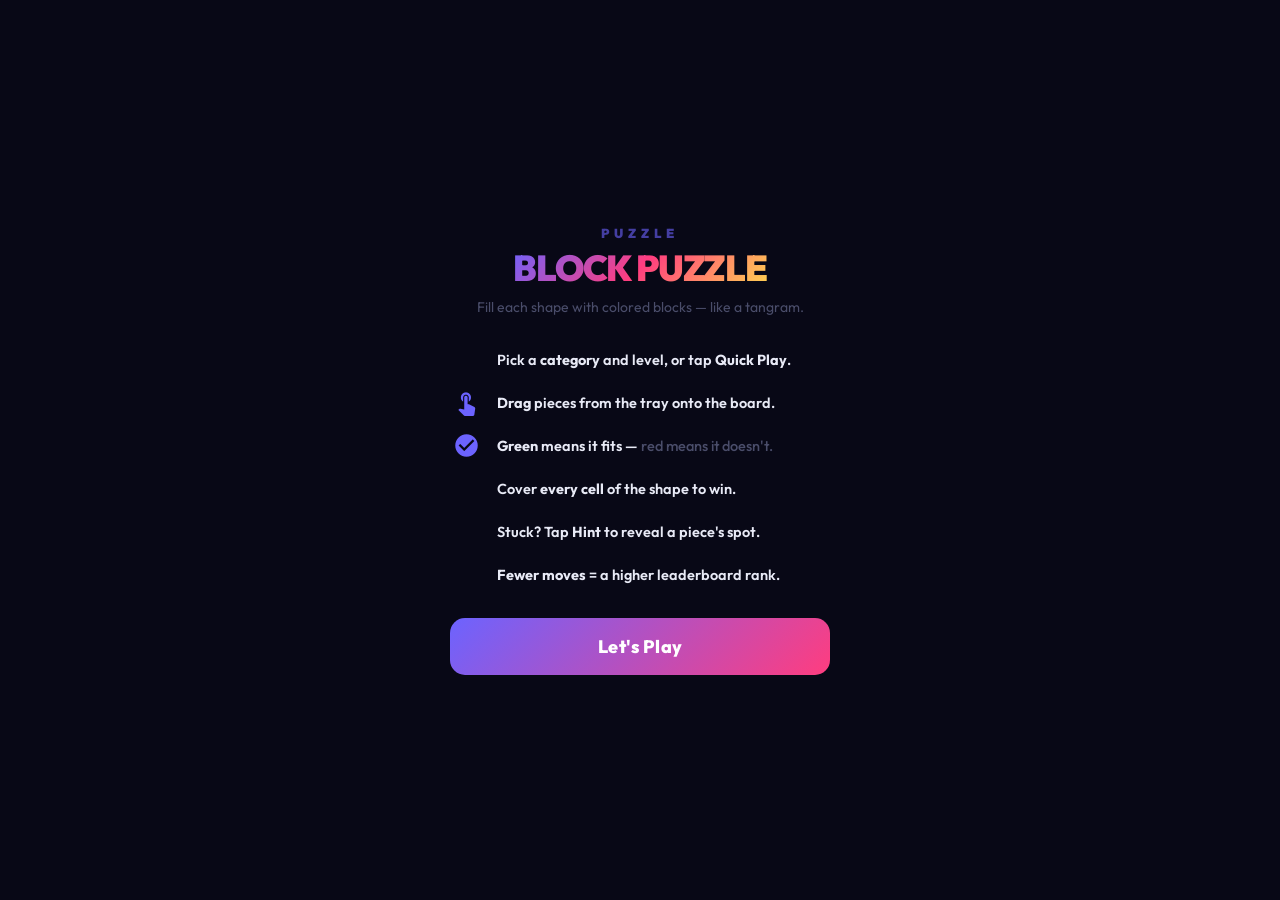
==== index.html @ 9e99c356 "Add Supabase leaderboard (top 10 by category, ranked by moves) + how-to-play splash" ====
<!DOCTYPE html>
<html lang="en">
<head>
<meta charset="UTF-8">
<meta name="viewport" content="width=device-width, initial-scale=1.0, minimum-scale=1.0, maximum-scale=1.0, user-scalable=no, viewport-fit=cover">
<title>Block Puzzle</title>
<meta name="description" content="Drag colored pieces onto a grid to recreate silhouettes of animals, food, vehicles, structures, and shapes.">
<meta name="theme-color" content="#080816">
<link rel="manifest" href="manifest.json">
<link rel="icon" href="icon-192.png" type="image/png">
<link rel="apple-touch-icon" href="apple-touch-icon.png">
<meta name="mobile-web-app-capable" content="yes">
<meta name="apple-mobile-web-app-capable" content="yes">
<meta name="apple-mobile-web-app-status-bar-style" content="black-translucent">
<meta name="apple-mobile-web-app-title" content="Block Puzzle">
<script src="gsap.min.js"></script>
<script>if(typeof gsap==='undefined')document.write('<script src="https://cdnjs.cloudflare.com/ajax/libs/gsap/3.12.5/gsap.min.js"><\/script>');</script>
<link href="https://fonts.googleapis.com/css2?family=Outfit:wght@400;600;700;800;900&display=swap" rel="stylesheet">
<link href="https://fonts.googleapis.com/icon?family=Material+Icons" rel="stylesheet">
<script>
// ════ Supabase (leaderboard) — paste your project keys here, then redeploy ════
// Supabase → Project Settings → API.  The anon key is meant to be public; RLS protects the data.
window.SUPABASE_URL = '';      // e.g. 'https://abcdefgh.supabase.co'
window.SUPABASE_ANON_KEY = ''; // your project's anon / public key
</script>
<style>
*{margin:0;padding:0;box-sizing:border-box}
:root{--bg:#080816;--bg2:#0e0e24;--text:#e8eaf6;--sub:#4a4d6a;--accent:#6c63ff;--green:#00c853;--pink:#ff3d7f;--gold:#ffd54f;--cell:32px;--gap:2px;--step:34px;--card:rgba(255,255,255,.02);--card-border:rgba(255,255,255,.04);--cell-bg:rgba(255,255,255,.025);--cell-border:rgba(255,255,255,.04);--shine:rgba(255,255,255,.2);--tray:rgba(255,255,255,.015);--tray-border:rgba(255,255,255,.04);--board-bg:rgba(255,255,255,.012);--board-border:rgba(255,255,255,.04);--board-shadow:0 16px 48px rgba(0,0,0,.3);--orb-opacity:.06;--qp-bg:linear-gradient(135deg,rgba(108,99,255,.08),rgba(255,61,127,.08));--qp-border:rgba(108,99,255,.2);--btn-bg:rgba(255,255,255,.04);--btn-border:rgba(255,255,255,.07);--btn-hover:rgba(255,255,255,.08);--badge-bg:rgba(255,255,255,.04);--overlay-bg:rgba(0,230,118,.05);--overlay-border:rgba(0,230,118,.15);--win-btn-sec-bg:rgba(255,255,255,.05);--win-btn-sec-border:rgba(255,255,255,.08)}
[data-theme="light"]{--bg:#f0f1f5;--bg2:#e4e5ec;--text:#1a1a2e;--sub:#6b6f8a;--accent:#5046e5;--green:#00a844;--pink:#e03060;--gold:#d4a017;--card:rgba(0,0,0,.03);--card-border:rgba(0,0,0,.07);--cell-bg:rgba(0,0,0,.04);--cell-border:rgba(0,0,0,.08);--shine:rgba(255,255,255,.35);--tray:rgba(0,0,0,.03);--tray-border:rgba(0,0,0,.06);--board-bg:rgba(0,0,0,.025);--board-border:rgba(0,0,0,.08);--board-shadow:0 12px 40px rgba(0,0,0,.08);--orb-opacity:.04;--qp-bg:linear-gradient(135deg,rgba(80,70,229,.06),rgba(224,48,96,.06));--qp-border:rgba(80,70,229,.15);--btn-bg:rgba(0,0,0,.04);--btn-border:rgba(0,0,0,.08);--btn-hover:rgba(0,0,0,.07);--badge-bg:rgba(0,0,0,.05);--overlay-bg:rgba(0,168,68,.07);--overlay-border:rgba(0,168,68,.2);--win-btn-sec-bg:rgba(0,0,0,.05);--win-btn-sec-border:rgba(0,0,0,.08)}
html,body{height:100%;overflow-x:hidden;overscroll-behavior:none}
body{background:var(--bg);font-family:'Outfit',sans-serif;color:var(--text);display:flex;justify-content:center;user-select:none;-webkit-user-select:none;-webkit-touch-callout:none;touch-action:manipulation;overscroll-behavior:none}
#app{width:100%;max-width:500px;min-height:100vh;position:relative;overflow:hidden}
.bg-orb{position:fixed;border-radius:50%;filter:blur(80px);opacity:var(--orb-opacity);pointer-events:none;z-index:0}

/* MENU */
#menu{display:flex;flex-direction:column;align-items:center;padding:36px 18px 72px;position:relative;z-index:10;justify-content:center;min-height:100vh}
#menu h1{font-size:38px;font-weight:900;letter-spacing:-1.2px;margin:4px 0;background:linear-gradient(135deg,#6c63ff,#ff3d7f,#ffd54f);-webkit-background-clip:text;-webkit-text-fill-color:transparent}
#menu .sub{color:var(--sub);font-size:13px;letter-spacing:1px;margin-bottom:34px}
.carousel{width:100%;max-width:380px;display:flex;flex-direction:column;align-items:center;margin-bottom:30px}
.carousel-cat-name{font-size:13px;font-weight:800;letter-spacing:3px;text-transform:uppercase;color:var(--sub);margin-bottom:18px;transition:color .3s}
.carousel-row{display:flex;align-items:center;gap:18px;width:100%;justify-content:center;margin-bottom:18px}
.carousel-arrow{width:54px;height:54px;border-radius:15px;border:1px solid var(--btn-border);background:var(--btn-bg);cursor:pointer;display:flex;align-items:center;justify-content:center;transition:all .15s;flex-shrink:0;font-family:'Outfit',sans-serif}
.carousel-arrow:hover{background:var(--btn-hover);border-color:var(--accent)}
.carousel-arrow .material-icons{font-size:28px;color:var(--text)}
.carousel-preview{width:210px;height:210px;border-radius:22px;border:1px solid var(--card-border);background:var(--card);display:flex;align-items:center;justify-content:center;overflow:hidden;position:relative;padding:16px}
.carousel-icon{display:flex;align-items:center;justify-content:center;margin-bottom:10px}
.carousel-icon .material-icons{font-size:36px}
.carousel-shape{display:flex;align-items:center;justify-content:center}
.carousel-progress{font-size:32px;font-weight:900;letter-spacing:-1px;margin-top:14px}
.carousel-progress-sub{font-size:11px;color:var(--sub);font-weight:600}
.carousel-levels{display:flex;gap:6px;flex-wrap:wrap;justify-content:center;margin-bottom:24px;max-width:340px}
.carousel-dot{width:30px;height:30px;border-radius:8px;border:1px solid var(--btn-border);background:var(--card);display:flex;align-items:center;justify-content:center;font-size:11px;font-weight:700;color:var(--sub);cursor:pointer;transition:all .15s}
.carousel-dot:hover{background:var(--btn-hover)}
.carousel-dot.done{border-color:rgba(0,230,118,.25);color:var(--green)}
.carousel-dot.current{border-color:rgba(108,99,255,.4);color:var(--accent);background:rgba(108,99,255,.1)}
.carousel-dot.locked{opacity:.3;cursor:default}
.play-btn{padding:16px 54px;border-radius:15px;border:none;font-size:18px;font-weight:800;cursor:pointer;font-family:'Outfit',sans-serif;letter-spacing:.5px;transition:all .2s;margin-bottom:28px}
.play-btn:hover{transform:translateY(-1px)}
.divider{width:80px;height:1px;background:var(--card-border);margin-bottom:24px}
.quick-play{width:100%;max-width:360px;text-align:center}
.quick-play .qp-title{font-size:13px;font-weight:800;letter-spacing:2px;text-transform:uppercase;color:var(--sub);margin-bottom:14px}
.quick-play .qp-btns{display:flex;gap:9px}
.qp-btn{flex:1;padding:15px 10px;border-radius:13px;border:1px solid var(--btn-border);background:var(--btn-bg);cursor:pointer;text-align:center;font-family:'Outfit',sans-serif;transition:all .2s}
.qp-btn:hover{background:var(--btn-hover)}
.qp-btn .ql{font-size:15px;font-weight:800;letter-spacing:.5px}
.qp-btn .qi{font-size:11px;color:var(--sub);margin-top:3px}

/* GAME */
#game{display:none;flex-direction:column;align-items:center;padding:8px 8px 100px;position:relative;z-index:10;width:100%}
.game-header{display:flex;align-items:center;width:100%;justify-content:space-between;padding:4px 0 6px}
.hdr-btn{background:var(--btn-bg);border:1px solid var(--btn-border);border-radius:9px;padding:9px 14px;color:var(--sub);font-size:13px;font-weight:600;cursor:pointer;font-family:'Outfit',sans-serif;transition:all .15s}
.hdr-btn:hover{background:var(--btn-hover);color:var(--text)}
.game-info{font-size:19px;font-weight:700}

.game-main{display:flex;flex-direction:column;align-items:center;width:100%;max-width:400px}

/* Next preview */
.next-preview{display:flex;align-items:center;gap:11px;margin-top:12px;padding:11px 20px;border-radius:13px;background:var(--card);border:1px solid var(--card-border)}
.next-label{font-size:11px;font-weight:800;color:var(--sub);text-transform:uppercase;letter-spacing:1.5px}
.next-thumb{display:flex;align-items:center;justify-content:center}
.next-name{font-size:14px;color:var(--text);font-weight:700}

.progress-row{display:flex;align-items:center;gap:8px;width:100%;margin-bottom:8px}
.progress-bar{flex:1;height:3px;border-radius:2px;background:var(--card);overflow:hidden}
.progress-fill{height:100%;border-radius:2px;width:0%;transition:width .5s cubic-bezier(.22,1,.36,1)}
.hint-btn{display:flex;align-items:center;gap:4px;padding:5px 10px;border-radius:8px;border:1px solid rgba(255,212,84,.25);background:rgba(255,212,84,.06);color:var(--gold);font-size:11px;font-weight:700;cursor:pointer;font-family:'Outfit',sans-serif;transition:all .2s;flex-shrink:0}
.hint-btn:hover:not(:disabled){background:rgba(255,212,84,.12)}
.hint-btn:disabled{opacity:.35;cursor:default;border-color:var(--card-border);color:var(--sub)}
.level-badge{font-size:11px;font-weight:800;color:var(--sub);background:var(--badge-bg);padding:4px 10px;border-radius:7px;margin-bottom:8px;letter-spacing:.5px}

#board-wrap{position:relative;border-radius:14px;background:var(--board-bg);border:2px solid var(--board-border);box-shadow:var(--board-shadow);flex-shrink:0;padding:10px}
.cell{position:absolute;border-radius:5px;width:var(--cell);height:var(--cell);background:var(--cell-bg);border:1px solid var(--card-border);overflow:hidden;touch-action:none}
.cell .shine{position:absolute;top:2px;left:2px;right:2px;height:33%;border-radius:3px;background:var(--shine);opacity:0}
.cell.filled .shine{opacity:1}
.cell.hover-good{background:rgba(99,200,255,.2)!important;border-color:rgba(99,200,255,.4)!important}
.cell.hover-bad{background:rgba(255,61,127,.1)!important;border-color:rgba(255,61,127,.25)!important}

#tray{margin-top:10px;width:100%}
.tray-header{display:flex;justify-content:space-between;padding:0 4px;margin-bottom:5px}
.tray-label{color:var(--sub);font-size:9px;font-weight:800;text-transform:uppercase;letter-spacing:1.5px}
#tray-pieces{display:flex;flex-wrap:wrap;gap:6px;padding:8px;border-radius:10px;background:var(--tray);border:1px solid var(--card-border);min-height:46px;align-items:center}
.tray-piece{cursor:grab;padding:4px;border-radius:7px;background:var(--card);border:1px solid var(--card-border);touch-action:none;transition:border-color .2s}
.tray-piece.hinted{border-width:2px}

#drag-ghost{position:fixed;pointer-events:none;z-index:1000;opacity:0;display:none}
#win-bar{display:none;margin-top:18px;align-items:stretch;justify-content:center;gap:10px;width:100%;max-width:380px}
.win-btn{flex:1;padding:17px 8px;border-radius:14px;border:1px solid var(--overlay-border);background:var(--overlay-bg);color:var(--green);cursor:pointer;font-family:'Outfit',sans-serif;font-size:15px;font-weight:800;letter-spacing:1px;transition:all .2s;display:flex;align-items:center;justify-content:center}
.win-btn:hover{background:rgba(0,200,100,.12);transform:translateY(-2px)}
.win-btn.primary{background:var(--green);color:#fff;border-color:var(--green);box-shadow:0 8px 24px rgba(0,200,100,.32)}
.win-btn.primary:hover{background:#00d65a}
.particle{position:fixed;pointer-events:none;z-index:998;border-radius:50%}
.sound-toggle,.theme-toggle{position:fixed;top:calc(env(safe-area-inset-top,0px) + 12px);z-index:100;width:42px;height:42px;border-radius:12px;border:1px solid var(--card-border);background:var(--card);cursor:pointer;display:flex;align-items:center;justify-content:center;transition:all .2s;font-family:'Outfit',sans-serif}
.theme-toggle{right:calc(env(safe-area-inset-right,0px) + 12px)}
.sound-toggle{right:calc(env(safe-area-inset-right,0px) + 62px)}
.sound-toggle:hover,.theme-toggle:hover{background:var(--cell-bg);border-color:var(--accent)}
.theme-toggle .material-icons{font-size:23px;color:var(--text)}
.theme-toggle .material-icons.light{color:var(--gold)}
.sound-toggle .material-icons{font-size:24px;color:var(--text)}
.sound-toggle.muted .material-icons{color:var(--sub);opacity:.65}

/* Move counter + leaderboard */
.move-count{font-size:11px;font-weight:800;color:var(--sub);flex-shrink:0;min-width:58px;letter-spacing:.3px}
#score-panel{display:none;flex-direction:column;align-items:center;width:100%;max-width:380px;margin-top:14px}
.score-result{font-size:16px;font-weight:800;color:var(--text);margin-bottom:14px;text-align:center}
.score-result b{color:var(--green)}
.score-form{display:flex;flex-direction:column;gap:8px;width:100%;margin-bottom:16px}
.score-input{width:100%;padding:13px 15px;border-radius:12px;border:1px solid var(--btn-border);background:var(--btn-bg);color:var(--text);font-family:'Outfit',sans-serif;font-size:15px;font-weight:600;outline:none;transition:border-color .2s}
.score-input:focus{border-color:var(--accent)}
.score-input::placeholder{color:var(--sub)}
.score-submit{padding:14px;border-radius:12px;border:none;background:var(--accent);color:#fff;font-family:'Outfit',sans-serif;font-size:15px;font-weight:800;letter-spacing:.5px;cursor:pointer;transition:all .2s}
.score-submit:hover:not(:disabled){filter:brightness(1.12);transform:translateY(-1px)}
.score-submit:disabled{opacity:.5;cursor:default}
.lb-title{font-size:11px;font-weight:800;letter-spacing:2px;text-transform:uppercase;color:var(--sub);margin-bottom:10px}
.lb-list{width:100%;display:flex;flex-direction:column;gap:5px}
.lb-row{display:flex;align-items:center;gap:10px;padding:10px 13px;border-radius:11px;background:var(--card);border:1px solid var(--card-border)}
.lb-row.me{border-color:var(--accent);background:rgba(108,99,255,.12)}
.lb-rank{font-size:14px;font-weight:800;color:var(--sub);width:22px;flex-shrink:0;text-align:center}
.lb-rank.top{color:var(--gold)}
.lb-info{flex:1;min-width:0}
.lb-name{font-size:14px;font-weight:700;color:var(--text);white-space:nowrap;overflow:hidden;text-overflow:ellipsis}
.lb-msg{font-size:11px;color:var(--sub);white-space:nowrap;overflow:hidden;text-overflow:ellipsis;margin-top:1px}
.lb-moves{font-size:15px;font-weight:800;color:var(--green);flex-shrink:0}
.lb-empty{font-size:12px;color:var(--sub);font-style:italic;text-align:center;padding:12px}

/* Splash / how-to-play */
#splash{position:fixed;inset:0;z-index:500;background:var(--bg);display:none;flex-direction:column;align-items:center;justify-content:center;padding:36px 24px;overflow-y:auto}
#splash.show{display:flex}
.splash-card{width:100%;max-width:380px;display:flex;flex-direction:column;align-items:center}
.splash-logo{font-size:13px;font-weight:900;letter-spacing:5px;color:var(--accent);opacity:.6}
.splash-title{font-size:36px;font-weight:900;letter-spacing:-1.2px;margin:4px 0 8px;background:linear-gradient(135deg,#6c63ff,#ff3d7f,#ffd54f);-webkit-background-clip:text;-webkit-text-fill-color:transparent}
.splash-sub{color:var(--sub);font-size:14px;margin-bottom:28px;text-align:center;line-height:1.4}
.splash-steps{display:flex;flex-direction:column;gap:16px;width:100%;margin-bottom:30px}
.splash-step{display:flex;align-items:center;gap:15px}
.splash-step .material-icons{font-size:27px;color:var(--accent);flex-shrink:0;width:32px;text-align:center}
.splash-step .st-txt{font-size:14.5px;color:var(--text);font-weight:600;line-height:1.35}
.splash-step .st-txt span{color:var(--sub);font-weight:500}
.splash-play{padding:17px 0;width:100%;border-radius:15px;border:none;font-size:18px;font-weight:800;cursor:pointer;font-family:'Outfit',sans-serif;letter-spacing:.5px;background:linear-gradient(135deg,#6c63ff,#ff3d7f);color:#fff;transition:all .2s}
.splash-play:hover{transform:translateY(-2px);filter:brightness(1.08)}
.help-btn{position:fixed;top:calc(env(safe-area-inset-top,0px) + 12px);left:calc(env(safe-area-inset-left,0px) + 12px);z-index:100;width:42px;height:42px;border-radius:12px;border:1px solid var(--card-border);background:var(--card);cursor:pointer;display:flex;align-items:center;justify-content:center;transition:all .2s}
.help-btn:hover{background:var(--cell-bg);border-color:var(--accent)}
.help-btn .material-icons{font-size:23px;color:var(--text)}
</style>
</head>
<body>
<div id="app">
<button class="sound-toggle" id="sound-toggle" title="Toggle sound"></button>
<button class="theme-toggle" id="theme-toggle" title="Toggle theme"><span class="material-icons">dark_mode</span></button>
<button class="help-btn" id="help-btn" title="How to play"><span class="material-icons">help_outline</span></button>
<div id="splash">
  <div class="splash-card">
    <div class="splash-logo">PUZZLE</div>
    <div class="splash-title">BLOCK PUZZLE</div>
    <div class="splash-sub">Fill each shape with colored blocks — like a tangram.</div>
    <div class="splash-steps">
      <div class="splash-step"><span class="material-icons">category</span><div class="st-txt">Pick a <b>category</b> and level, or tap <b>Quick Play</b>.</div></div>
      <div class="splash-step"><span class="material-icons">touch_app</span><div class="st-txt"><b>Drag</b> pieces from the tray onto the board.</div></div>
      <div class="splash-step"><span class="material-icons">check_circle</span><div class="st-txt"><b>Green</b> means it fits — <span>red means it doesn't.</span></div></div>
      <div class="splash-step"><span class="material-icons">grid_view</span><div class="st-txt">Cover <b>every cell</b> of the shape to win.</div></div>
      <div class="splash-step"><span class="material-icons">lightbulb</span><div class="st-txt">Stuck? Tap <b>Hint</b> to reveal a piece's spot.</div></div>
      <div class="splash-step"><span class="material-icons">leaderboard</span><div class="st-txt"><b>Fewer moves</b> = a higher leaderboard rank.</div></div>
    </div>
    <button class="splash-play" id="splash-play">Let's Play</button>
  </div>
</div>
<div class="bg-orb" style="width:300px;height:300px;background:#6c63ff;top:-50px;left:-80px"></div>
<div class="bg-orb" style="width:250px;height:250px;background:#ff3d7f;bottom:10%;right:-60px"></div>
<div id="menu"></div>
<div id="game">
  <div class="game-main">
    <div class="game-header">
      <button class="hdr-btn" id="btn-back">← Back</button>
      <div class="game-info" id="game-info"></div>
      <button class="hdr-btn" id="btn-reset">↺</button>
    </div>
    <div class="level-badge" id="level-badge"></div>
    <div class="progress-row">
      <span class="move-count" id="move-count">0 moves</span>
      <div class="progress-bar"><div class="progress-fill" id="progress-fill"></div></div>
      <button class="hint-btn" id="hint-btn"><span style="font-size:11px;letter-spacing:.5px">HINT</span><span id="hint-count">3</span></button>
    </div>
    <div id="board-wrap"></div>
    <div id="score-panel">
      <div class="score-result" id="score-result"></div>
      <div class="score-form" id="score-form">
        <input class="score-input" id="score-name" maxlength="24" placeholder="Your name" autocomplete="off">
        <input class="score-input" id="score-msg" maxlength="80" placeholder="Message (optional)" autocomplete="off">
        <button class="score-submit" id="score-submit">Submit score</button>
      </div>
      <div class="lb-title" id="lb-title">Leaderboard</div>
      <div class="lb-list" id="lb-list"></div>
    </div>
    <div id="win-bar">
      <button class="win-btn primary" id="win-next">NEXT</button>
      <button class="win-btn" id="win-retry">REPLAY</button>
      <button class="win-btn" id="win-menu">MENU</button>
    </div>
    <div id="next-preview" class="next-preview"></div>
    <div id="tray">
      <div class="tray-header"><span class="tray-label">Pieces</span><span class="tray-label" id="tray-count"></span></div>
      <div id="tray-pieces"></div>
    </div>
  </div>
</div>
<div id="drag-ghost"></div>
</div>
<script>
// ════════════════════════════════════════
//  SHAPE DATA — 5 categories × 10 shapes
// ════════════════════════════════════════
const ICONS = {
  animals: `<span class="material-icons">pets</span>`,
  food: `<span class="material-icons">restaurant</span>`,
  vehicles: `<span class="material-icons">directions_car</span>`,
  structures: `<span class="material-icons">account_balance</span>`,
  shapes: `<span class="material-icons">category</span>`,
};
const CATEGORIES = [
  { id:'animals', name:'Animals', icon:'animals', color:'#06d6a0', shapes:[
    {name:'Fish',s:['..#..','..###','.####','#####','.####','..###','..#..']},
    {name:'Bird',s:['..#...','.###..','######','.####.','..###.','...#..']},
    {name:'Cat',s:['#...#','##.##','#####','#####','.###.','.#.#.']},
    {name:'Dog',s:['.##....','####...','.#####.','.#####.','..####.','..#.##.']},
    {name:'Bunny',s:['.#.#','.#.#','####','####','.##.','.##.','##..','.#..']},
    {name:'Turtle',s:['..###..','..####.','.######','########','.######.','..#.#..']},
    {name:'Duck',s:['.##...','####..','..####','..####','.####.','..##..']},
    {name:'Whale',s:['..####..','.######.','########','########','.######.','.####.#.']},
    {name:'Snake',s:['##......','.##.....','..###...','...####.','.....###','......##']},
    {name:'Elephant',s:['.####..','######.','#######','.#####.','.#.####','.#..#.#']},
  ]},
  { id:'food', name:'Food', icon:'food', color:'#ff6b6b', shapes:[
    {name:'Apple',s:['..#.','.###','####','####','.##.']},
    {name:'Cherry',s:['.#.#.','.###.','##.##','##.##','.#.#.']},
    {name:'Banana',s:['..#','.##','.#.','##.','#..']},
    {name:'Ice Cream',s:['.###.','#####','#####','.###.','..#..','..#..']},
    {name:'Pizza',s:['....#','...##','..###','.####','#####']},
    {name:'Donut',s:['.###.','##.##','#...#','##.##','.###.']},
    {name:'Burger',s:['.####.','######','.####.','######','.####.']},
    {name:'Cake',s:['..##..','..##..','.####.','######','######','######']},
    {name:'Cupcake',s:['.####.','######','######','.####.','..##..','.####.']},
    {name:'Candy',s:['#.....','##.....','.#####','..#####','.....##','.....#']},
  ]},
  { id:'vehicles', name:'Vehicles', icon:'vehicles', color:'#4dabf7', shapes:[
    {name:'Car',s:['..###..','#######','.#..#.']},
    {name:'Bus',s:['########','########','#.#..#.#']},
    {name:'Boat',s:['..#....','..#.#..','########','.######.','..####..']},
    {name:'Plane',s:['....#...','...###..','########','...###..','...#.#..']},
    {name:'Rocket',s:['..#..','.###.','.###.','.###.','#####','.#.#.']},
    {name:'Train',s:['..##.....','#########','#########','.#..#..#.']},
    {name:'Helicopter',s:['########','...##...','...#####','...##...','.##..##.']},
    {name:'Bicycle',s:['..#.....','..####..','.##..##.','##....##','.#....#.']},
    {name:'Truck',s:['.....###','########','########','.#..#.#.']},
    {name:'Submarine',s:['...##....','..#####..','.########','##########','.########.']},
  ]},
  { id:'structures', name:'Structures', icon:'structures', color:'#ffd43b', shapes:[
    {name:'Pyramid',s:['...#...','..###..','.#####.','#######']},
    {name:'House',s:['..##..','.####.','######','.####.','.####.','.#..#.']},
    {name:'Castle',s:['#.#.#','#####','.###.','.###.','.###.','#####']},
    {name:'Church',s:['..#..','..#..','.###.','#####','#####','#####','.#.#.']},
    {name:'Lighthouse',s:['..#..','.###.','..#..','.###.','.###.','####.','#####']},
    {name:'Windmill',s:['..#..','.###.','##.##','.###.','..#..','..#..','.###.']},
    {name:'Bridge',s:['#########','.#.....#.','.#######.','.#.#.#.#.']},
    {name:'Pagoda',s:['...#...','..###..','.#####.','..###..','.#####.','#######','..###..']},
    {name:'Tower',s:['..#..','..#..','.###.','..#..','..#..','.###.','#####','#####']},
    {name:'Arch',s:['.#####.','##...##','##...##','##...##','##...##']},
  ]},
  { id:'shapes', name:'Basic Shapes', icon:'shapes', color:'#cc5de8', shapes:[
    {name:'Square',s:['#####','#####','#####','#####','#####']},
    {name:'Triangle',s:['....#','...##','..###','.####','#####']},
    {name:'Diamond',s:['..#..','.###.','#####','.###.','..#..']},
    {name:'Heart',s:['.##.##.','#######','#######','.#####.','..###..','...#...']},
    {name:'Cross',s:['.###.','.###.','#####','#####','#####','.###.','.###.']},
    {name:'Arrow',s:['...#...','..###..','.#####.','#######','..###..','..###..','..###..']},
    {name:'Star',s:['...#...','..###..','#######','.#####.','.##.##.','##...##']},
    {name:'Hexagon',s:['.####.','######','######','######','.####.']},
    {name:'Moon',s:['.###','####','###.','####','.###']},
    {name:'Lightning',s:['..##','..#.','.###','.#..','##..','#...']},
  ]},
];

const PALETTE=["#f72585","#7209b7","#3a86ff","#4cc9f0","#06d6a0","#f77f00","#e63946","#ffbe0b","#8338ec","#00b4d8","#ef476f","#118ab2","#ffd166","#fb5607","#9b5de5"];
const CELL=32,GAP=2,STEP=34,TRAY_CELL=22;

// ════════════════════════════════════════
//  CORE UTILS
// ════════════════════════════════════════
function mkRng(s){s=s||1;return()=>{s=Math.imul(s,48271)%2147483647;return(s&0x7fffffff)/2147483647};}
function ky(r,c){return r+','+c}
function parseShape(shape){
  const cells=[],h=shape.length,w=Math.max(...shape.map(r=>r.length));
  for(let r=0;r<h;r++)for(let c=0;c<shape[r].length;c++)if(shape[r][c]==='#')cells.push([r,c]);
  return{cells,gridW:w,gridH:h};
}
function decompose(tc,np,seed){
  const rng=mkRng(seed),dirs=[[0,1],[0,-1],[1,0],[-1,0]];
  const rem=new Set(tc.map(([r,c])=>ky(r,c)));
  const n=Math.min(np,tc.length),bs=Math.floor(tc.length/n),ex=tc.length-bs*n;
  const ra=[...rem];for(let i=ra.length-1;i>0;i--){const j=Math.floor(rng()*(i+1));[ra[i],ra[j]]=[ra[j],ra[i]];}
  const seeds=[ra[0]];
  while(seeds.length<n){let bk=null,bd=-1;for(const k of ra){if(seeds.includes(k))continue;const[r,c]=k.split(',').map(Number);let md=1e9;for(const sk of seeds){const[sr,sc]=sk.split(',').map(Number);md=Math.min(md,Math.abs(r-sr)+Math.abs(c-sc));}if(md>bd){bd=md;bk=k;}}if(bk)seeds.push(bk);else break;}
  const pcs=seeds.map(s=>{rem.delete(s);return new Set([s]);});
  const sz=seeds.map((_,i)=>bs+(i<ex?1:0));
  let ch=true;while(ch&&rem.size>0){ch=false;for(let i=0;i<pcs.length;i++){if(pcs[i].size>=sz[i])continue;const fr=[];for(const k of pcs[i]){const[r,c]=k.split(',').map(Number);for(const[dr,dc]of dirs){const nk=ky(r+dr,c+dc);if(rem.has(nk))fr.push(nk);}}if(!fr.length)continue;const p=fr[Math.floor(rng()*fr.length)];pcs[i].add(p);rem.delete(p);ch=true;}}
  for(const k of rem){const[r,c]=k.split(',').map(Number);let bi=0,bd=1e9;for(let i=0;i<pcs.length;i++)for(const pk of pcs[i]){const[pr,pc]=pk.split(',').map(Number);const d=Math.abs(r-pr)+Math.abs(c-pc);if(d<bd){bd=d;bi=i;}}pcs[bi].add(k);}
  return pcs.map((ps,i)=>{const cells=[...ps].map(k=>k.split(',').map(Number));const mr=Math.min(...cells.map(c=>c[0])),mc=Math.min(...cells.map(c=>c[1]));return{cells,normalized:cells.map(([r,c])=>[r-mr,c-mc]),colorIdx:i};});
}

// Difficulty for progression levels: 1-3=easy,4-6=med,7-10=hard
function levelDiff(idx){return idx<3?0:idx<6?1:2}
function levelPcs(numCells,diff){
  if(diff===0)return Math.max(3,Math.ceil(numCells/7));
  if(diff===1)return Math.max(5,Math.ceil(numCells/3.8));
  return Math.min(14,Math.max(8,Math.ceil(numCells/2.5)));
}
function levelHints(diff){return diff+1}

function buildPieceSVG(cells,color,size){
  const mr=Math.min(...cells.map(c=>c[0])),mc=Math.min(...cells.map(c=>c[1]));
  const xr=Math.max(...cells.map(c=>c[0])),xc=Math.max(...cells.map(c=>c[1]));
  const w=(xc-mc+1)*(size+GAP),h=(xr-mr+1)*(size+GAP);
  let s=`<svg width="${w}" height="${h}" style="display:block">`;
  cells.forEach(([r,c])=>{const x=(c-mc)*(size+GAP),y=(r-mr)*(size+GAP),rx=size>28?5:4;s+=`<rect x="${x}" y="${y}" width="${size}" height="${size}" rx="${rx}" fill="${color}" stroke="rgba(0,0,0,.18)" stroke-width="1"/><rect x="${x+2}" y="${y+2}" width="${size-4}" height="${size*.35}" rx="3" fill="rgba(255,255,255,.22)"/>`;});
  return s+'</svg>';
}

function buildThumbSVG(shape,size,color){
  const{cells,gridW,gridH}=parseShape(shape.s);
  const cs=size/Math.max(gridW,gridH);
  const fill=color?color+'55':'rgba(100,100,120,.25)';
  const stroke=color?color+'33':'none';
  let s=`<svg width="${gridW*cs}" height="${gridH*cs}" style="display:block">`;
  cells.forEach(([r,c])=>{s+=`<rect x="${c*cs}" y="${r*cs}" width="${cs*.88}" height="${cs*.88}" rx="${cs>6?3:1.5}" fill="${fill}" stroke="${stroke}" stroke-width=".5"/>`;});
  return s+'</svg>';
}

// ════════════════════════════════════════
//  STATE
// ════════════════════════════════════════
const LS_PROGRESS='bp-progress',LS_THEME='bp-theme',LS_SOUND='bp-sound',LS_NAME='bp-name';
function loadStored(k,d){try{return JSON.parse(localStorage.getItem(k))??d}catch(e){return d}}
function saveStored(k,v){try{localStorage.setItem(k,JSON.stringify(v))}catch(e){}}
function esc(s){return String(s).replace(/[&<>"']/g,c=>({'&':'&amp;','<':'&lt;','>':'&gt;','"':'&quot;',"'":'&#39;'}[c]));}

// ════════════════════════════════════════
//  LEADERBOARD — Supabase REST (no SDK, no server)
// ════════════════════════════════════════
const SB_URL=(window.SUPABASE_URL||'').replace(/\/+$/,'');
const SB_KEY=window.SUPABASE_ANON_KEY||'';
const Leaderboard={
  enabled:!!(SB_URL&&SB_KEY),
  async top(category){
    const url=`${SB_URL}/rest/v1/leaderboard?category=eq.${encodeURIComponent(category)}&select=name,message,moves,shape,created_at&order=moves.asc,created_at.asc&limit=10`;
    const r=await fetch(url,{headers:{apikey:SB_KEY,Authorization:'Bearer '+SB_KEY}});
    if(!r.ok)throw new Error('fetch '+r.status);
    return r.json();
  },
  async submit(entry){
    const r=await fetch(`${SB_URL}/rest/v1/leaderboard`,{
      method:'POST',
      headers:{apikey:SB_KEY,Authorization:'Bearer '+SB_KEY,'Content-Type':'application/json',Prefer:'return=minimal'},
      body:JSON.stringify(entry)
    });
    if(!r.ok)throw new Error('submit '+r.status+' '+await r.text());
  }
};

// ════════════════════════════════════════
//  SOUND — Web Audio synth (no files, offline)
// ════════════════════════════════════════
const Sound=(()=>{
  let ctx=null,enabled=loadStored(LS_SOUND,true);
  function ac(){if(!ctx){try{ctx=new(window.AudioContext||window.webkitAudioContext)()}catch(e){return null}}if(ctx.state==='suspended')ctx.resume();return ctx;}
  function tone(freq,dur,type,vol,when){
    const c=ac();if(!c)return;const t=c.currentTime+(when||0);
    const o=c.createOscillator(),g=c.createGain();
    o.type=type||'sine';o.frequency.setValueAtTime(freq,t);
    g.gain.setValueAtTime(.0001,t);
    g.gain.exponentialRampToValueAtTime(vol,t+.012);
    g.gain.exponentialRampToValueAtTime(.0001,t+dur);
    o.connect(g);g.connect(c.destination);o.start(t);o.stop(t+dur+.03);
  }
  return{
    get enabled(){return enabled},
    init(){ac();},
    toggle(){enabled=!enabled;saveStored(LS_SOUND,enabled);if(enabled){ac();this.place();}return enabled;},
    pick(){if(enabled)tone(440,.07,'triangle',.10);},
    place(){if(!enabled)return;tone(523.25,.09,'triangle',.16);tone(784,.11,'sine',.10,.04);},
    bad(){if(!enabled)return;tone(160,.16,'sawtooth',.12);tone(120,.18,'sawtooth',.07,.02);},
    hint(){if(!enabled)return;tone(880,.12,'sine',.12);tone(1174.7,.14,'sine',.09,.09);},
    win(){if(!enabled)return;[523.25,659.25,784,1046.5].forEach((f,i)=>tone(f,.45,'triangle',.15,i*.11));tone(1568,.5,'sine',.08,.46);}
  };
})();
window.addEventListener('pointerdown',()=>Sound.init(),{once:true});

// ════════════════════════════════════════
//  NATIVE-FEEL GUARDS — block zoom & pull-to-refresh
// ════════════════════════════════════════
// iOS Safari ignores user-scalable=no, so kill pinch/gesture zoom manually
['gesturestart','gesturechange','gestureend'].forEach(ev=>document.addEventListener(ev,e=>e.preventDefault()));
// Block multi-touch (pinch) zoom
document.addEventListener('touchmove',e=>{if(e.touches.length>1)e.preventDefault();},{passive:false});
// Block double-tap-to-zoom
let _lastTap=0;
document.addEventListener('touchend',e=>{const now=Date.now();if(now-_lastTap<=320)e.preventDefault();_lastTap=now;},{passive:false});
let S={
  screen:'menu',mode:null, // 'category'|'quick'
  catIdx:0,levelIdx:0,diffIdx:0,
  board:{},placed:{},pieces:[],targetCells:[],targetSet:new Set(),
  gridW:0,gridH:0,won:false,moves:0,
  completed:loadStored(LS_PROGRESS,{}), // "catIdx-levelIdx" => true
  hintsLeft:1,activeHint:null,hintTimer:null,
  dragging:null,dragOff:{x:0,y:0},_hover:null,
};

function getCompleted(ci,li){return S.completed[ci+'-'+li]||false}
function setCompleted(ci,li){S.completed[ci+'-'+li]=true;saveStored(LS_PROGRESS,S.completed)}
function catProgress(ci){let n=0;for(let i=0;i<10;i++)if(getCompleted(ci,i))n++;return n;}
function nextUnlocked(ci){for(let i=0;i<10;i++)if(!getCompleted(ci,i))return i;return 10;}

// ════════════════════════════════════════
//  MENU
// ════════════════════════════════════════
let menuCatIdx = 0;

function buildMenu(){
  const el=document.getElementById('menu');
  el.innerHTML=`
    <div style="font-size:13px;font-weight:900;letter-spacing:5px;color:var(--accent);opacity:.6">PUZZLE</div>
    <h1>BLOCK PUZZLE</h1>
    <p class="sub">Build shapes, piece by piece</p>
    <div class="carousel" id="carousel"></div>
    <div class="divider"></div>
    <div class="quick-play">
      <div class="qp-title">Quick Play</div>
      <div class="qp-btns">
        <button class="qp-btn" data-d="0"><div class="ql" style="color:#4cc9f0">Easy</div><div class="qi">Chill</div></button>
        <button class="qp-btn" data-d="1"><div class="ql" style="color:#ffd54f">Medium</div><div class="qi">Think</div></button>
        <button class="qp-btn" data-d="2"><div class="ql" style="color:#ff3d7f">Hard</div><div class="qi">Grind</div></button>
      </div>
    </div>`;
  el.querySelectorAll('.qp-btn').forEach(b=>b.addEventListener('click',()=>startQuick(+b.dataset.d)));
  renderCarousel(0);
  gsap.from('#menu h1',{opacity:0,y:-15,duration:.4,ease:'power3.out'});
  gsap.from('.carousel',{opacity:0,scale:.9,duration:.5,delay:.1,ease:'back.out(1.4)'});
  gsap.from('.quick-play',{opacity:0,y:15,duration:.4,ease:'power3.out',delay:.25});
}

function renderCarousel(dir){
  // dir: 0=init, 1=right, -1=left
  const cat=CATEGORIES[menuCatIdx];
  const prog=catProgress(menuCatIdx);
  const next=nextUnlocked(menuCatIdx);
  const nextShape=next<10?cat.shapes[next]:cat.shapes[9];
  const allDone=prog===10;

  const c=document.getElementById('carousel');
  c.innerHTML=`
    <div class="carousel-cat-name" id="car-name" style="color:${cat.color}">${cat.name}</div>
    <div class="carousel-icon" style="color:${cat.color}">${ICONS[cat.icon]}</div>
    <div class="carousel-row">
      <button class="carousel-arrow" id="car-left">
        <span class="material-icons">chevron_left</span>
      </button>
      <div class="carousel-preview" id="car-preview" style="border-color:${cat.color}30">
        ${buildThumbSVG(nextShape,172,cat.color)}
      </div>
      <button class="carousel-arrow" id="car-right">
        <span class="material-icons">chevron_right</span>
      </button>
    </div>
    <div class="carousel-progress" style="color:${cat.color}">${prog}<span style="font-size:16px;color:var(--sub);font-weight:600"> / 10</span></div>
    <div class="carousel-levels" id="car-levels"></div>
    <button class="play-btn" id="car-play" style="background:${cat.color};color:#fff">
      ${allDone?'Replay':'Continue — Level '+(next+1)}
    </button>`;

  // Level dots
  const lc=document.getElementById('car-levels');
  cat.shapes.forEach((sh,li)=>{
    const done=getCompleted(menuCatIdx,li);
    const cur=li===next;
    const locked=li>next;
    const dot=document.createElement('div');
    dot.className='carousel-dot'+(done?' done':'')+(cur?' current':'')+(locked?' locked':'');
    dot.textContent=done?'—':(li+1);
    if(!locked)dot.addEventListener('click',()=>startCategory(menuCatIdx,li));
    lc.appendChild(dot);
  });

  // Bind arrows
  document.getElementById('car-left').addEventListener('click',()=>{
    menuCatIdx=(menuCatIdx-1+CATEGORIES.length)%CATEGORIES.length;
    animateCarousel(-1);
  });
  document.getElementById('car-right').addEventListener('click',()=>{
    menuCatIdx=(menuCatIdx+1)%CATEGORIES.length;
    animateCarousel(1);
  });
  // Play button
  document.getElementById('car-play').addEventListener('click',()=>{
    const ni=nextUnlocked(menuCatIdx);
    startCategory(menuCatIdx,Math.min(ni,9));
  });

  // Entry animation
  if(dir!==0){
    const xFrom=dir*80;
    gsap.fromTo('#car-name',{x:xFrom,opacity:0},{x:0,opacity:1,duration:.3,ease:'power3.out'});
    gsap.fromTo('.carousel-icon',{opacity:0,scale:.5},{opacity:1,scale:1,duration:.3,ease:'back.out(2)'});
    gsap.fromTo('#car-preview',{x:xFrom,opacity:0,scale:.85},{x:0,opacity:1,scale:1,duration:.35,ease:'back.out(1.3)'});
    gsap.fromTo('.carousel-progress',{opacity:0},{opacity:1,duration:.25,delay:.08,ease:'power2.out'});
    gsap.fromTo('#car-levels',{opacity:0,y:8},{opacity:1,y:0,duration:.25,delay:.1,ease:'power2.out'});
    gsap.fromTo('#car-play',{opacity:0,y:6},{opacity:1,y:0,duration:.25,delay:.15,ease:'power2.out'});
  }
}

function animateCarousel(dir){
  gsap.to('#car-name',{x:dir*-40,opacity:0,duration:.15,ease:'power2.in'});
  gsap.to('.carousel-icon',{opacity:0,scale:.5,duration:.12,ease:'power2.in'});
  gsap.to('#car-preview',{x:dir*-60,opacity:0,scale:.9,duration:.2,ease:'power2.in',onComplete:()=>renderCarousel(dir)});
  gsap.to('.carousel-progress',{opacity:0,duration:.1});
  gsap.to('#car-levels',{opacity:0,duration:.1});
  gsap.to('#car-play',{opacity:0,duration:.1});
}

// Swipe support
let swipeX=0;
document.addEventListener('pointerdown',e=>{
  if(e.target.closest('.carousel'))swipeX=e.clientX;
});
document.addEventListener('pointerup',e=>{
  if(!e.target.closest('.carousel')||!swipeX)return;
  const dx=e.clientX-swipeX;swipeX=0;
  if(Math.abs(dx)<30)return;
  if(dx<0){menuCatIdx=(menuCatIdx+1)%CATEGORIES.length;animateCarousel(1);}
  else{menuCatIdx=(menuCatIdx-1+CATEGORIES.length)%CATEGORIES.length;animateCarousel(-1);}
});

// ════════════════════════════════════════
//  START GAME
// ════════════════════════════════════════
function startCategory(ci,li){
  S.mode='category';S.catIdx=ci;S.levelIdx=li;
  const diff=levelDiff(li);S.diffIdx=diff;
  initLevel(ci,li,diff);
  transitionToGame();
}
let lastQuick=null;
function startQuick(diff){
  S.mode='quick';S.diffIdx=diff;
  let ci,li;
  do{
    ci=Math.floor(Math.random()*CATEGORIES.length);
    li=Math.floor(Math.random()*CATEGORIES[ci].shapes.length);
  }while(lastQuick===ci+'-'+li);
  lastQuick=ci+'-'+li;
  S.catIdx=ci;S.levelIdx=li;
  initLevel(ci,li,diff);
  transitionToGame();
}
function initLevel(ci,li,diff){
  const shape=CATEGORIES[ci].shapes[li];
  const{cells:tc,gridW,gridH}=parseShape(shape.s);
  const np=levelPcs(tc.length,diff);
  const seed=(ci+1)*1000+(li+1)*100+(diff+1)*10+42;
  S.pieces=decompose(tc,np,seed);
  S.targetCells=tc;S.targetSet=new Set(tc.map(([r,c])=>ky(r,c)));
  S.gridW=gridW;S.gridH=gridH;
  S.board={};S.placed={};S.won=false;S.moves=0;
  S.hintsLeft=levelHints(diff);S.activeHint=null;
  if(S.hintTimer)clearTimeout(S.hintTimer);
  S.dragging=null;S._hover=null;
}
function transitionToGame(){
  gsap.to('#menu',{opacity:0,y:-20,duration:.3,ease:'power2.in',onComplete:()=>{
    document.getElementById('menu').style.display='none';
    document.getElementById('game').style.display='flex';
    gsap.set('#game',{opacity:0,y:20});
    gsap.to('#game',{opacity:1,y:0,duration:.35,ease:'power3.out'});
    buildGame();
  }});
}

// ════════════════════════════════════════
//  BUILD GAME UI
// ════════════════════════════════════════
function buildGame(){
  const cat=CATEGORIES[S.catIdx],shape=cat.shapes[S.levelIdx];
  document.getElementById('game-info').innerHTML=`<span>${shape.name}</span>`;
  const diffLabels=['Easy','Medium','Hard'];
  const diffColors=['#4cc9f0','#ffd54f','#ff3d7f'];
  document.getElementById('level-badge').innerHTML=
    S.mode==='category'
      ?`${cat.name} — Level ${S.levelIdx+1}/10 <span style="color:${diffColors[S.diffIdx]}">(${diffLabels[S.diffIdx]})</span>`
      :`Quick Play — <span style="color:${diffColors[S.diffIdx]}">${diffLabels[S.diffIdx]}</span>`;
  updateHintBtn();
  document.getElementById('hint-btn').onclick=useHint;
  buildBoard();buildTray();updateProgress();
  document.getElementById('win-bar').style.display='none';
  document.getElementById('score-panel').style.display='none';
  document.getElementById('win-menu').onclick=goToMenu;
  document.getElementById('win-retry').onclick=resetLevel;
  document.getElementById('win-next').onclick=()=>{
    if(S.mode==='category'&&S.levelIdx<9)goNextLevel();
    else goToMenu();
  };
  gsap.set('#tray',{opacity:1,y:0});
  buildNextPreview();
}

function buildNextPreview(){
  const np=document.getElementById('next-preview');
  if(S.mode!=='category'){np.style.display='none';return;}
  const nextI=S.levelIdx+1;
  if(nextI>=10){np.style.display='none';return;}
  np.style.display='flex';
  const nextShape=CATEGORIES[S.catIdx].shapes[nextI];
  np.innerHTML=`<span class="next-label">Next</span>
    <span class="next-thumb">${buildThumbSVG(nextShape,42)}</span>
    <span class="next-name">${nextShape.name}</span>`;
  gsap.from(np,{opacity:0,y:8,duration:.3,delay:.3,ease:'power3.out'});
}

let cellMap=new Map();
function buildBoard(){
  const wrap=document.getElementById('board-wrap');
  wrap.style.width=(S.gridW*STEP+20)+'px';wrap.style.height=(S.gridH*STEP+20)+'px';
  wrap.innerHTML='';cellMap=new Map();
  // Faint category-colored silhouette under the cells — shows through empty cells, hidden by placed pieces
  const silColor=CATEGORIES[S.catIdx].color;
  let sil=`<svg width="${S.gridW*STEP}" height="${S.gridH*STEP}" style="position:absolute;left:10px;top:10px;pointer-events:none">`;
  S.targetCells.forEach(([r,c])=>{sil+=`<rect x="${c*STEP}" y="${r*STEP}" width="${CELL}" height="${CELL}" rx="5" fill="${silColor}" opacity=".09"/>`;});
  wrap.innerHTML=sil+'</svg>';
  S.targetCells.forEach(([r,c],i)=>{
    const cell=document.createElement('div');cell.className='cell';
    cell.dataset.r=r;cell.dataset.c=c;
    cell.style.left=(c*STEP+10)+'px';cell.style.top=(r*STEP+10)+'px';
    cell.innerHTML='<div class="shine"></div>';
    wrap.appendChild(cell);cellMap.set(ky(r,c),cell);
    gsap.set(cell,{scale:0,opacity:0});
    gsap.to(cell,{scale:1,opacity:1,duration:.35,delay:.04+i*.01,ease:'back.out(2.5)'});
    cell.addEventListener('pointerdown',e=>{
      e.preventDefault();e.stopPropagation();
      const k=ky(r,c);
      if(S.board[k]!==undefined&&!S.won)startDrag(S.board[k],e);
    });
  });
}

function buildTray(){
  const c=document.getElementById('tray-pieces');c.innerHTML='';
  const up=S.pieces.map((p,i)=>({...p,idx:i})).filter((_,i)=>!S.placed[i]&&S.dragging!==i);
  updateTrayCount();
  if(!up.length){c.innerHTML='<span style="color:var(--sub);font-size:11px;font-style:italic;width:100%;text-align:center">All placed!</span>';return;}
  up.forEach((p,i)=>{
    const col=PALETTE[p.colorIdx%PALETTE.length];
    const el=document.createElement('div');el.className='tray-piece';el.dataset.idx=p.idx;
    el.innerHTML=buildPieceSVG(p.normalized,col,TRAY_CELL);
    c.appendChild(el);
    gsap.set(el,{scale:0,opacity:0,rotation:gsap.utils.random(-12,12)});
    gsap.to(el,{scale:1,opacity:1,rotation:0,duration:.45,delay:.08+i*.03,ease:'elastic.out(1,.6)'});
    el.addEventListener('pointerenter',()=>{if(S.dragging!==null)return;gsap.to(el,{scale:1.1,duration:.15});el.style.boxShadow=`0 4px 16px ${col}44`;});
    el.addEventListener('pointerleave',()=>{gsap.to(el,{scale:1,duration:.15});el.style.boxShadow='none';});
    el.addEventListener('pointerdown',e=>startDrag(p.idx,e));
  });
}

// ════════════════════════════════════════
//  DRAG & DROP
// ════════════════════════════════════════
function startDrag(idx,e){
  if(S.won)return;e.preventDefault();e.stopPropagation();clearHint();Sound.pick();
  const cx=e.clientX,cy=e.clientY;
  if(S.placed[idx])removePiece(idx);
  const piece=S.pieces[idx],nr=piece.normalized;
  const mxR=Math.max(...nr.map(c=>c[0])),mxC=Math.max(...nr.map(c=>c[1]));
  const pw=(mxC+1)*STEP,ph=(mxR+1)*STEP;
  S.dragging=idx;
  S.dragOff={x:pw/2,y:ph/2+70};
  const ghost=document.getElementById('drag-ghost');
  const col=PALETTE[piece.colorIdx%PALETTE.length];
  ghost.innerHTML=buildPieceSVG(piece.normalized,col,CELL);
  ghost.style.display='block';
  ghost.style.left=(cx-S.dragOff.x)+'px';ghost.style.top=(cy-S.dragOff.y)+'px';
  gsap.set(ghost,{scale:1,x:0,y:0,rotation:0,opacity:1});
  gsap.to(ghost,{opacity:.92,scale:1.05,duration:.2,ease:'back.out(2)'});
  ghost.style.filter=`drop-shadow(0 14px 30px rgba(0,0,0,.55)) drop-shadow(0 0 12px ${col}55)`;
  document.body.style.touchAction='none';document.body.style.overflow='hidden';
  buildTray();
  window.addEventListener('pointermove',onMove,{passive:false});
  window.addEventListener('pointerup',onUp);
  window.addEventListener('pointercancel',onUp);
}
function onMove(e){
  if(S.dragging===null)return;e.preventDefault();
  const cx=e.clientX,cy=e.clientY;
  const ghost=document.getElementById('drag-ghost');
  const fx=cx-S.dragOff.x,fy=cy-S.dragOff.y;
  const wrap=document.getElementById('board-wrap'),rect=wrap.getBoundingClientRect();
  const gc=Math.round((fx-rect.left-10)/STEP),gr=Math.round((fy-rect.top-10)/STEP);
  const over=gc>=-1&&gc<=S.gridW&&gr>=-1&&gr<=S.gridH;
  if(over){
    const sx=rect.left+10+gc*STEP,sy=rect.top+10+gr*STEP;
    const bl=.3;
    gsap.to(ghost,{left:fx+(sx-fx)*bl,top:fy+(sy-fy)*bl,duration:.12,ease:'power1.out',overwrite:true});
  }else{
    gsap.to(ghost,{left:fx,top:fy,duration:.08,ease:'none',overwrite:true});
  }
  S._hover={r:gr,c:gc};
  const piece=S.pieces[S.dragging],valid=canPlace(piece.normalized,gr,gc,S.dragging);
  clearHover();
  piece.normalized.forEach(([r,c])=>{const cell=getCell(r+gr,c+gc);if(cell){cell.classList.add(valid?'hover-good':'hover-bad');hoverCells.push(cell);}});
}
function onUp(){
  window.removeEventListener('pointermove',onMove);
  window.removeEventListener('pointerup',onUp);
  window.removeEventListener('pointercancel',onUp);
  if(S.dragging===null)return;
  const idx=S.dragging,piece=S.pieces[idx],h=S._hover;
  const ghost=document.getElementById('drag-ghost');
  gsap.killTweensOf(ghost);
  if(h&&canPlace(piece.normalized,h.r,h.c,idx)){
    placePiece(idx,h.r,h.c);
    gsap.to(ghost,{opacity:0,scale:.5,duration:.2,ease:'power2.in',onComplete:()=>{ghost.style.display='none';}});
  }else{
    if(h)shakeBoard();
    gsap.to(ghost,{opacity:0,y:'+=30',scale:.6,duration:.25,ease:'power2.in',onComplete:()=>{ghost.style.display='none';}});
  }
  S.dragging=null;S._hover=null;clearHover();
  document.body.style.touchAction='';document.body.style.overflow='';
  buildTray();
}
let hoverCells=[];
function clearHover(){hoverCells.forEach(c=>c.classList.remove('hover-good','hover-bad'));hoverCells=[];}
function canPlace(cells,bR,bC,excl){for(const[r,c]of cells){const k=ky(r+bR,c+bC);if(!S.targetSet.has(k))return false;if(S.board[k]!==undefined&&S.board[k]!==excl)return false;}return true;}
function getCell(r,c){return cellMap.get(ky(r,c));}

function placePiece(idx,bR,bC){
  clearHint();Sound.place();if(navigator.vibrate)navigator.vibrate(9);S.moves++;
  const piece=S.pieces[idx],col=PALETTE[piece.colorIdx%PALETTE.length];
  Object.keys(S.board).forEach(k=>{if(S.board[k]===idx)delete S.board[k];});
  piece.normalized.forEach(([r,c])=>{S.board[ky(r+bR,c+bC)]=idx;});
  S.placed[idx]=true;
  piece.normalized.forEach(([r,c],i)=>{
    const cell=getCell(r+bR,c+bC);if(!cell)return;
    gsap.killTweensOf(cell);
    cell.style.background=col;cell.style.border='none';cell.classList.add('filled');
    gsap.fromTo(cell,{scale:1.25},{scale:1,duration:.35,delay:i*.02,ease:'elastic.out(1.2,.4)'});
    gsap.fromTo(cell,{boxShadow:`0 0 16px ${col}88`},{boxShadow:`0 0 0px ${col}00`,duration:.5,delay:i*.02});
  });
  updateProgress();buildTray();checkWin();
}
function removePiece(idx){
  const removed=[];
  Object.keys(S.board).forEach(k=>{if(S.board[k]===idx){removed.push(k);delete S.board[k];}});
  delete S.placed[idx];
  removed.forEach(k=>{const[r,c]=k.split(',').map(Number);const cell=getCell(r,c);if(!cell)return;
    cell.style.background='var(--cell-bg)';cell.style.border='1px solid var(--cell-border)';cell.classList.remove('filled');
    gsap.fromTo(cell,{scale:.8,opacity:.5},{scale:1,opacity:1,duration:.25,ease:'back.out(2)'});
  });
  updateProgress();
}
function shakeBoard(){Sound.bad();if(navigator.vibrate)navigator.vibrate(22);gsap.to('#board-wrap',{x:-5,duration:.05,yoyo:true,repeat:5,ease:'power1.inOut',onComplete:()=>gsap.set('#board-wrap',{x:0})});}

// ════════════════════════════════════════
//  HINT
// ════════════════════════════════════════
function useHint(){
  if(S.hintsLeft<=0||S.won)return;
  const up=S.pieces.map((_,i)=>i).filter(i=>!S.placed[i]);if(!up.length)return;
  const pick=up[Math.floor(Math.random()*up.length)];
  S.hintsLeft--;S.activeHint=pick;updateHintBtn();Sound.hint();
  const piece=S.pieces[pick],col=PALETTE[piece.colorIdx%PALETTE.length];
  piece.cells.forEach(([r,c])=>{const cell=getCell(r,c);if(!cell||cell.classList.contains('filled'))return;
    cell.style.border=`2px solid ${col}88`;
    gsap.to(cell,{background:`${col}30`,duration:.5,repeat:-1,yoyo:true,ease:'sine.inOut',overwrite:'auto'});
    gsap.fromTo(cell,{scale:.92},{scale:1.03,duration:.6,repeat:-1,yoyo:true,ease:'sine.inOut'});
  });
  const tp=document.querySelector(`.tray-piece[data-idx="${pick}"]`);
  if(tp){tp.classList.add('hinted');tp.style.borderColor=col+'88';tp.style.background=col+'15';
    gsap.to(tp,{scale:1.08,duration:.4,repeat:-1,yoyo:true,ease:'sine.inOut'});}
  if(S.hintTimer)clearTimeout(S.hintTimer);
  S.hintTimer=setTimeout(clearHint,3500);
}
function clearHint(){
  if(S.activeHint===null)return;
  const piece=S.pieces[S.activeHint];
  piece.cells.forEach(([r,c])=>{const cell=getCell(r,c);if(!cell||cell.classList.contains('filled'))return;
    gsap.killTweensOf(cell);cell.style.background='var(--cell-bg)';cell.style.border='1px solid var(--cell-border)';gsap.to(cell,{scale:1,duration:.2});});
  const tp=document.querySelector(`.tray-piece[data-idx="${S.activeHint}"]`);
  if(tp){gsap.killTweensOf(tp);tp.classList.remove('hinted');tp.style.borderColor='';tp.style.background='';gsap.to(tp,{scale:1,duration:.2});}
  S.activeHint=null;if(S.hintTimer){clearTimeout(S.hintTimer);S.hintTimer=null;}
}
function updateHintBtn(){document.getElementById('hint-count').textContent=S.hintsLeft;document.getElementById('hint-btn').disabled=S.hintsLeft<=0;}

// ════════════════════════════════════════
//  PROGRESS & WIN
// ════════════════════════════════════════
function updateProgress(){
  const tot=S.pieces.length,pl=Object.keys(S.placed).length;
  document.getElementById('move-count').textContent=S.moves+(S.moves===1?' move':' moves');
  document.getElementById('progress-fill').style.width=Math.round(pl/tot*100)+'%';
  const dc=['#4cc9f0','#ffd54f','#ff3d7f'];
  document.getElementById('progress-fill').style.background=S.won?'var(--green)':`linear-gradient(90deg,#4cc9f0,${dc[S.diffIdx]})`;
  updateTrayCount();
}
function updateTrayCount(){document.getElementById('tray-count').textContent=Object.keys(S.placed).length+'/'+S.pieces.length+' placed';}

function checkWin(){
  if(S.won)return;
  if(![...S.targetSet].every(k=>S.board[k]!==undefined)||!Object.keys(S.board).length)return;
  S.won=true;
  if(S.mode==='category')setCompleted(S.catIdx,S.levelIdx);
  celebrateWin();
}
function celebrateWin(){
  Sound.win();if(navigator.vibrate)navigator.vibrate([0,40,30,40,30,70]);
  document.querySelectorAll('.cell.filled').forEach((cell,i)=>{
    gsap.to(cell,{scale:1.12,duration:.18,delay:i*.012,ease:'power2.out',onComplete:()=>gsap.to(cell,{scale:1,duration:.4,ease:'elastic.out(1.2,.3)'})});
    gsap.fromTo(cell,{boxShadow:`0 0 0px ${cell.style.background}`},{boxShadow:`0 0 16px ${cell.style.background}`,duration:.3,delay:i*.012,yoyo:true,repeat:1});
  });
  spawnParticles(35);
  // Hide next arrow if last level or quick play
  const nextBtn=document.getElementById('win-next');
  nextBtn.style.display=(S.mode==='category'&&S.levelIdx<9)?'flex':'none';
  // Show bar after cell animation completes
  const delay=S.targetCells.length*.012+.4;
  setTimeout(()=>{
    const bar=document.getElementById('win-bar');
    bar.style.display='flex';
    const btns=[...bar.children].filter(b=>b.style.display!=='none');
    btns.forEach((b,i)=>{
      gsap.fromTo(b,{scale:0,opacity:0},{scale:1,opacity:1,duration:.3,delay:i*.06,ease:'back.out(2)'});
    });
    showScorePanel();
  },delay*1000);
  document.getElementById('next-preview').style.display='none';
  gsap.to('#tray',{opacity:0,y:15,duration:.25});
}
function spawnParticles(n){
  const wrap=document.getElementById('board-wrap'),rect=wrap.getBoundingClientRect();
  const cx=rect.left+rect.width/2,cy=rect.top+rect.height/2;
  for(let i=0;i<n;i++){
    const p=document.createElement('div');p.className='particle';
    const sz=4+Math.random()*7;p.style.width=sz+'px';p.style.height=sz+'px';
    p.style.background=PALETTE[Math.floor(Math.random()*PALETTE.length)];
    p.style.left=cx+'px';p.style.top=cy+'px';document.body.appendChild(p);
    const a=(Math.PI*2*i)/n+gsap.utils.random(-.3,.3),d=gsap.utils.random(70,220);
    gsap.to(p,{x:Math.cos(a)*d,y:Math.sin(a)*d-gsap.utils.random(40,130),opacity:0,rotation:gsap.utils.random(-360,360),duration:gsap.utils.random(.7,1.4),delay:gsap.utils.random(0,.25),ease:'power2.out',onComplete:()=>p.remove()});
  }
}

// ════════════════════════════════════════
//  SCORE PANEL & LEADERBOARD
// ════════════════════════════════════════
function showScorePanel(){
  const panel=document.getElementById('score-panel');
  const cat=CATEGORIES[S.catIdx],shape=cat.shapes[S.levelIdx];
  document.getElementById('score-result').innerHTML=
    `Solved <b>${esc(shape.name)}</b> in <b>${S.moves}</b> move${S.moves===1?'':'s'}`;
  document.getElementById('lb-title').textContent=cat.name+' — Top 10';
  const form=document.getElementById('score-form');
  if(Leaderboard.enabled){
    form.style.display='flex';
    const nameI=document.getElementById('score-name'),msgI=document.getElementById('score-msg'),btn=document.getElementById('score-submit');
    nameI.value=loadStored(LS_NAME,'')||'';msgI.value='';
    btn.disabled=false;btn.textContent='Submit score';
    btn.onclick=submitScore;
  }else{
    form.style.display='none';
  }
  panel.style.display='flex';
  gsap.from(panel,{opacity:0,y:12,duration:.35,delay:.15,ease:'power3.out'});
  loadLeaderboard(null);
}
async function submitScore(){
  const nameI=document.getElementById('score-name'),msgI=document.getElementById('score-msg'),btn=document.getElementById('score-submit');
  const name=(nameI.value||'').trim().slice(0,24)||'Anon';
  const message=(msgI.value||'').trim().slice(0,80);
  saveStored(LS_NAME,name);
  btn.disabled=true;btn.textContent='Submitting…';
  const cat=CATEGORIES[S.catIdx],shape=cat.shapes[S.levelIdx];
  try{
    await Leaderboard.submit({category:cat.id,shape:shape.name,level:S.levelIdx,difficulty:S.diffIdx,mode:S.mode,moves:S.moves,name,message:message||null});
    document.getElementById('score-form').style.display='none';
    await loadLeaderboard({name,moves:S.moves,message});
  }catch(e){
    btn.disabled=false;btn.textContent='Retry';
    document.getElementById('lb-list').innerHTML='<div class="lb-empty">Could not submit — check your connection.</div>';
  }
}
async function loadLeaderboard(me){
  const list=document.getElementById('lb-list');
  if(!Leaderboard.enabled){list.innerHTML='<div class="lb-empty">Leaderboard not set up yet.</div>';return;}
  list.innerHTML='<div class="lb-empty">Loading…</div>';
  const cat=CATEGORIES[S.catIdx];
  try{
    const rows=await Leaderboard.top(cat.id);
    if(!rows.length){list.innerHTML='<div class="lb-empty">Be the first to make the board!</div>';return;}
    list.innerHTML=rows.map((r,i)=>{
      const mine=me&&r.name===me.name&&r.moves===me.moves&&(r.message||'')===(me.message||'');
      return `<div class="lb-row${mine?' me':''}">`
        +`<div class="lb-rank${i<3?' top':''}">${i+1}</div>`
        +`<div class="lb-info"><div class="lb-name">${esc(r.name)}</div>`
        +(r.message?`<div class="lb-msg">${esc(r.message)}</div>`:'')+`</div>`
        +`<div class="lb-moves">${r.moves}</div></div>`;
    }).join('');
  }catch(e){
    list.innerHTML='<div class="lb-empty">Could not load leaderboard.</div>';
  }
}

// ════════════════════════════════════════
//  NAV
// ════════════════════════════════════════
function goToMenu(){
  clearHint();
  gsap.to('#game',{opacity:0,y:20,duration:.25,ease:'power2.in',onComplete:()=>{
    document.getElementById('game').style.display='none';
    document.getElementById('menu').style.display='flex';
    gsap.set('#menu',{opacity:0,y:-15});gsap.to('#menu',{opacity:1,y:0,duration:.3,ease:'power3.out'});
    buildMenu();
  }});
}
function goNextLevel(){
  clearHint();
  const nextI=S.levelIdx+1;
  gsap.to('.cell',{scale:0,opacity:0,duration:.2,stagger:.006,ease:'power2.in',onComplete:()=>{
    startCategory(S.catIdx,nextI);
  }});
}
function resetLevel(){
  clearHint();
  gsap.to('.cell.filled',{scale:0,rotation:gsap.utils.random(-15,15),duration:.2,stagger:.008,ease:'power2.in',onComplete:()=>{
    S.board={};S.placed={};S.won=false;S.moves=0;
    S.hintsLeft=levelHints(S.diffIdx);S.activeHint=null;S.dragging=null;
    buildGame();
  }});
}

document.getElementById('btn-back').addEventListener('click',goToMenu);
document.getElementById('btn-reset').addEventListener('click',resetLevel);

// Theme
let isDark=true;
function setTheme(dark){
  isDark=dark;
  document.documentElement.setAttribute('data-theme',dark?'dark':'light');
  document.getElementById('theme-toggle').innerHTML='<span class="material-icons'+(dark?'':' light')+'">'+(dark?'dark_mode':'light_mode')+'</span>';
  saveStored(LS_THEME,dark?'dark':'light');
}
document.getElementById('theme-toggle').addEventListener('click',()=>{
  setTheme(!isDark);
  gsap.fromTo('#theme-toggle',{rotation:-180,scale:.7},{rotation:0,scale:1,duration:.4,ease:'back.out(2)'});
});

// Sound toggle
function updateSoundBtn(){
  const b=document.getElementById('sound-toggle');
  b.classList.toggle('muted',!Sound.enabled);
  b.innerHTML='<span class="material-icons">'+(Sound.enabled?'volume_up':'volume_off')+'</span>';
}
document.getElementById('sound-toggle').addEventListener('click',()=>{
  Sound.toggle();updateSoundBtn();
  gsap.fromTo('#sound-toggle',{scale:.7},{scale:1,duration:.35,ease:'back.out(2)'});
});
updateSoundBtn();

// Splash / how-to-play
const LS_INTRO='bp-intro';
function showSplash(){
  const s=document.getElementById('splash');s.classList.add('show');
  gsap.set(s,{opacity:1});
  if(document.hidden)return; // tab backgrounded: skip entrance anim, content stays visible (CSS default)
  gsap.from('.splash-title',{opacity:0,y:-12,duration:.4,ease:'power3.out'});
  gsap.from('.splash-step',{opacity:0,x:-16,duration:.35,stagger:.07,delay:.1,ease:'power3.out'});
  gsap.from('.splash-play',{opacity:0,y:10,duration:.35,delay:.5,ease:'power3.out'});
}
function hideSplash(){
  Sound.init();
  const s=document.getElementById('splash');
  gsap.to(s,{opacity:0,duration:.3,ease:'power2.in',onComplete:()=>{s.classList.remove('show');gsap.set(s,{opacity:1});}});
  saveStored(LS_INTRO,true);
}
document.getElementById('splash-play').addEventListener('click',hideSplash);
document.getElementById('help-btn').addEventListener('click',showSplash);

setTheme(loadStored(LS_THEME,'dark')!=='light');
buildMenu();
if(!loadStored(LS_INTRO,false))showSplash();
</script>
</body>
</html>
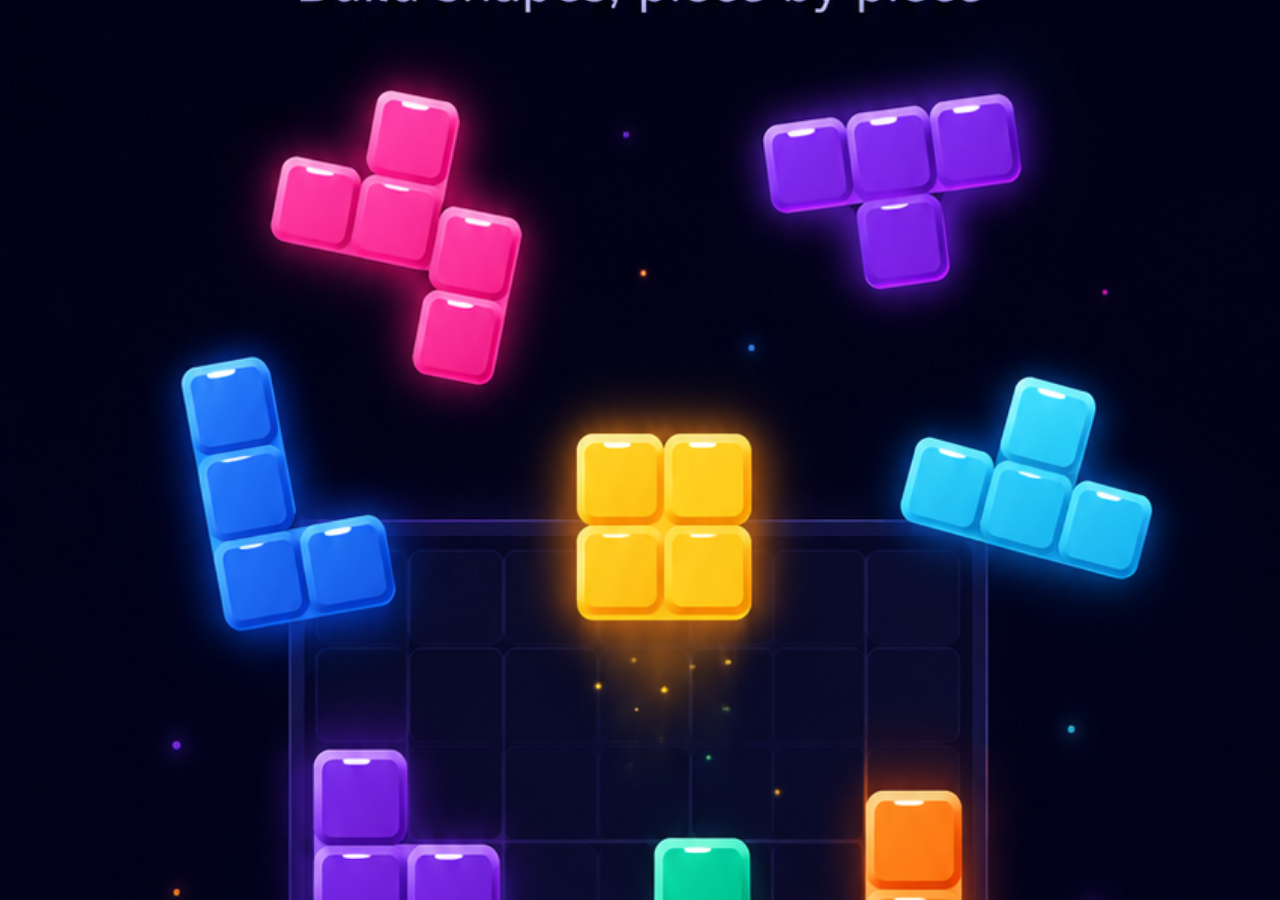
==== commit e2a7dfd0: "Sequence launch splash before how-to-play instructions" ====
--- a/index.html
+++ b/index.html
@@ -1,1012 +1,123 @@
 <!DOCTYPE html>
 <html lang="en">
+
 <head>
-<meta charset="UTF-8">
-<meta name="viewport" content="width=device-width, initial-scale=1.0, minimum-scale=1.0, maximum-scale=1.0, user-scalable=no, viewport-fit=cover">
-<title>Block Puzzle</title>
-<meta name="description" content="Drag colored pieces onto a grid to recreate silhouettes of animals, food, vehicles, structures, and shapes.">
-<meta name="theme-color" content="#080816">
-<link rel="manifest" href="manifest.json">
-<link rel="icon" href="icon-192.png" type="image/png">
-<link rel="apple-touch-icon" href="apple-touch-icon.png">
-<meta name="mobile-web-app-capable" content="yes">
-<meta name="apple-mobile-web-app-capable" content="yes">
-<meta name="apple-mobile-web-app-status-bar-style" content="black-translucent">
-<meta name="apple-mobile-web-app-title" content="Block Puzzle">
-<script src="gsap.min.js"></script>
-<script>if(typeof gsap==='undefined')document.write('<script src="https://cdnjs.cloudflare.com/ajax/libs/gsap/3.12.5/gsap.min.js"><\/script>');</script>
-<link href="https://fonts.googleapis.com/css2?family=Outfit:wght@400;600;700;800;900&display=swap" rel="stylesheet">
-<link href="https://fonts.googleapis.com/icon?family=Material+Icons" rel="stylesheet">
-<script>
-// ════ Supabase (leaderboard) — paste your project keys here, then redeploy ════
-// Supabase → Project Settings → API.  The anon key is meant to be public; RLS protects the data.
-window.SUPABASE_URL = '';      // e.g. 'https://abcdefgh.supabase.co'
-window.SUPABASE_ANON_KEY = ''; // your project's anon / public key
-</script>
-<style>
-*{margin:0;padding:0;box-sizing:border-box}
-:root{--bg:#080816;--bg2:#0e0e24;--text:#e8eaf6;--sub:#4a4d6a;--accent:#6c63ff;--green:#00c853;--pink:#ff3d7f;--gold:#ffd54f;--cell:32px;--gap:2px;--step:34px;--card:rgba(255,255,255,.02);--card-border:rgba(255,255,255,.04);--cell-bg:rgba(255,255,255,.025);--cell-border:rgba(255,255,255,.04);--shine:rgba(255,255,255,.2);--tray:rgba(255,255,255,.015);--tray-border:rgba(255,255,255,.04);--board-bg:rgba(255,255,255,.012);--board-border:rgba(255,255,255,.04);--board-shadow:0 16px 48px rgba(0,0,0,.3);--orb-opacity:.06;--qp-bg:linear-gradient(135deg,rgba(108,99,255,.08),rgba(255,61,127,.08));--qp-border:rgba(108,99,255,.2);--btn-bg:rgba(255,255,255,.04);--btn-border:rgba(255,255,255,.07);--btn-hover:rgba(255,255,255,.08);--badge-bg:rgba(255,255,255,.04);--overlay-bg:rgba(0,230,118,.05);--overlay-border:rgba(0,230,118,.15);--win-btn-sec-bg:rgba(255,255,255,.05);--win-btn-sec-border:rgba(255,255,255,.08)}
-[data-theme="light"]{--bg:#f0f1f5;--bg2:#e4e5ec;--text:#1a1a2e;--sub:#6b6f8a;--accent:#5046e5;--green:#00a844;--pink:#e03060;--gold:#d4a017;--card:rgba(0,0,0,.03);--card-border:rgba(0,0,0,.07);--cell-bg:rgba(0,0,0,.04);--cell-border:rgba(0,0,0,.08);--shine:rgba(255,255,255,.35);--tray:rgba(0,0,0,.03);--tray-border:rgba(0,0,0,.06);--board-bg:rgba(0,0,0,.025);--board-border:rgba(0,0,0,.08);--board-shadow:0 12px 40px rgba(0,0,0,.08);--orb-opacity:.04;--qp-bg:linear-gradient(135deg,rgba(80,70,229,.06),rgba(224,48,96,.06));--qp-border:rgba(80,70,229,.15);--btn-bg:rgba(0,0,0,.04);--btn-border:rgba(0,0,0,.08);--btn-hover:rgba(0,0,0,.07);--badge-bg:rgba(0,0,0,.05);--overlay-bg:rgba(0,168,68,.07);--overlay-border:rgba(0,168,68,.2);--win-btn-sec-bg:rgba(0,0,0,.05);--win-btn-sec-border:rgba(0,0,0,.08)}
-html,body{height:100%;overflow-x:hidden;overscroll-behavior:none}
-body{background:var(--bg);font-family:'Outfit',sans-serif;color:var(--text);display:flex;justify-content:center;user-select:none;-webkit-user-select:none;-webkit-touch-callout:none;touch-action:manipulation;overscroll-behavior:none}
-#app{width:100%;max-width:500px;min-height:100vh;position:relative;overflow:hidden}
-.bg-orb{position:fixed;border-radius:50%;filter:blur(80px);opacity:var(--orb-opacity);pointer-events:none;z-index:0}
+  <meta charset="UTF-8">
+  <meta name="viewport"
+    content="width=device-width, initial-scale=1.0, minimum-scale=1.0, maximum-scale=1.0, user-scalable=no, viewport-fit=cover">
+  <title>Block Puzzle</title>
+  <meta name="description"
+    content="Drag colored pieces onto a grid to recreate silhouettes of animals, food, vehicles, structures, and shapes.">
+  <meta name="theme-color" content="#080816">
+  <link rel="manifest" href="manifest.json">
+  <link rel="icon" href="icon-192.png" type="image/png">
+  <link rel="apple-touch-icon" href="apple-touch-icon.png">
+  <meta name="mobile-web-app-capable" content="yes">
+  <meta name="apple-mobile-web-app-capable" content="yes">
+  <meta name="apple-mobile-web-app-status-bar-style" content="black-translucent">
+  <meta name="apple-mobile-web-app-title" content="Block Puzzle">
+  <script src="gsap.min.js"></script>
+  <script>if (typeof gsap === 'undefined') document.write('<script src="https://cdnjs.cloudflare.com/ajax/libs/gsap/3.12.5/gsap.min.js"><\/script>');</script>
+  <link href="https://fonts.googleapis.com/css2?family=Outfit:wght@400;600;700;800;900&display=swap" rel="stylesheet">
+  <link href="https://fonts.googleapis.com/icon?family=Material+Icons" rel="stylesheet">
+  <link rel="stylesheet" href="css/styles.css">
+  <script src="config.js"></script>
+</head>
 
-/* MENU */
-#menu{display:flex;flex-direction:column;align-items:center;padding:36px 18px 72px;position:relative;z-index:10;justify-content:center;min-height:100vh}
-#menu h1{font-size:38px;font-weight:900;letter-spacing:-1.2px;margin:4px 0;background:linear-gradient(135deg,#6c63ff,#ff3d7f,#ffd54f);-webkit-background-clip:text;-webkit-text-fill-color:transparent}
-#menu .sub{color:var(--sub);font-size:13px;letter-spacing:1px;margin-bottom:34px}
-.carousel{width:100%;max-width:380px;display:flex;flex-direction:column;align-items:center;margin-bottom:30px}
-.carousel-cat-name{font-size:13px;font-weight:800;letter-spacing:3px;text-transform:uppercase;color:var(--sub);margin-bottom:18px;transition:color .3s}
-.carousel-row{display:flex;align-items:center;gap:18px;width:100%;justify-content:center;margin-bottom:18px}
-.carousel-arrow{width:54px;height:54px;border-radius:15px;border:1px solid var(--btn-border);background:var(--btn-bg);cursor:pointer;display:flex;align-items:center;justify-content:center;transition:all .15s;flex-shrink:0;font-family:'Outfit',sans-serif}
-.carousel-arrow:hover{background:var(--btn-hover);border-color:var(--accent)}
-.carousel-arrow .material-icons{font-size:28px;color:var(--text)}
-.carousel-preview{width:210px;height:210px;border-radius:22px;border:1px solid var(--card-border);background:var(--card);display:flex;align-items:center;justify-content:center;overflow:hidden;position:relative;padding:16px}
-.carousel-icon{display:flex;align-items:center;justify-content:center;margin-bottom:10px}
-.carousel-icon .material-icons{font-size:36px}
-.carousel-shape{display:flex;align-items:center;justify-content:center}
-.carousel-progress{font-size:32px;font-weight:900;letter-spacing:-1px;margin-top:14px}
-.carousel-progress-sub{font-size:11px;color:var(--sub);font-weight:600}
-.carousel-levels{display:flex;gap:6px;flex-wrap:wrap;justify-content:center;margin-bottom:24px;max-width:340px}
-.carousel-dot{width:30px;height:30px;border-radius:8px;border:1px solid var(--btn-border);background:var(--card);display:flex;align-items:center;justify-content:center;font-size:11px;font-weight:700;color:var(--sub);cursor:pointer;transition:all .15s}
-.carousel-dot:hover{background:var(--btn-hover)}
-.carousel-dot.done{border-color:rgba(0,230,118,.25);color:var(--green)}
-.carousel-dot.current{border-color:rgba(108,99,255,.4);color:var(--accent);background:rgba(108,99,255,.1)}
-.carousel-dot.locked{opacity:.3;cursor:default}
-.play-btn{padding:16px 54px;border-radius:15px;border:none;font-size:18px;font-weight:800;cursor:pointer;font-family:'Outfit',sans-serif;letter-spacing:.5px;transition:all .2s;margin-bottom:28px}
-.play-btn:hover{transform:translateY(-1px)}
-.divider{width:80px;height:1px;background:var(--card-border);margin-bottom:24px}
-.quick-play{width:100%;max-width:360px;text-align:center}
-.quick-play .qp-title{font-size:13px;font-weight:800;letter-spacing:2px;text-transform:uppercase;color:var(--sub);margin-bottom:14px}
-.quick-play .qp-btns{display:flex;gap:9px}
-.qp-btn{flex:1;padding:15px 10px;border-radius:13px;border:1px solid var(--btn-border);background:var(--btn-bg);cursor:pointer;text-align:center;font-family:'Outfit',sans-serif;transition:all .2s}
-.qp-btn:hover{background:var(--btn-hover)}
-.qp-btn .ql{font-size:15px;font-weight:800;letter-spacing:.5px}
-.qp-btn .qi{font-size:11px;color:var(--sub);margin-top:3px}
+<body>
+  <div id="launch"><img id="launch-img" src="splash.png" alt="Block Puzzle"></div>
+  <div id="app">
+    <button class="sound-toggle" id="sound-toggle" title="Toggle sound"></button>
+    <button class="theme-toggle" id="theme-toggle" title="Toggle theme"><span
+        class="material-icons">dark_mode</span></button>
+    <button class="help-btn" id="help-btn" title="How to play"><span class="material-icons">help_outline</span></button>
+    <button class="lb-btn" id="lb-btn" title="Leaderboard"><span class="material-icons">leaderboard</span></button>
+    <div id="lb-overlay">
+      <div class="lbo-card">
+        <div class="lbo-head">
+          <span class="lbo-title">Leaderboard</span>
+          <button class="lbo-close" id="lbo-close"><span class="material-icons">close</span></button>
+        </div>
+        <div class="lbo-tabs" id="lbo-tabs"></div>
+        <div id="lbo-list"></div>
+      </div>
+    </div>
+    <div id="splash">
+      <div class="splash-card">
+        <div class="splash-logo">PUZZLE</div>
+        <div class="splash-title">BLOCK PUZZLE</div>
+        <div class="splash-sub">Fill each shape with colored blocks — like a tangram.</div>
+        <div class="splash-steps">
+          <div class="splash-step"><span class="material-icons">category</span>
+            <div class="st-txt">Pick a <b>category</b> and level, or tap <b>Quick Play</b>.</div>
+          </div>
+          <div class="splash-step"><span class="material-icons">touch_app</span>
+            <div class="st-txt"><b>Drag</b> pieces from the tray onto the board.</div>
+          </div>
+          <div class="splash-step"><span class="material-icons">check_circle</span>
+            <div class="st-txt"><b>Green</b> means it fits — <span>red means it doesn't.</span></div>
+          </div>
+          <div class="splash-step"><span class="material-icons">grid_view</span>
+            <div class="st-txt">Cover <b>every cell</b> of the shape to win.</div>
+          </div>
+          <div class="splash-step"><span class="material-icons">lightbulb</span>
+            <div class="st-txt">Stuck? Tap <b>Hint</b> to reveal a piece's spot.</div>
+          </div>
+          <div class="splash-step"><span class="material-icons">leaderboard</span>
+            <div class="st-txt"><b>Fewer moves</b> = a higher leaderboard rank.</div>
+          </div>
+        </div>
+        <button class="splash-play" id="splash-play">Let's Play</button>
+      </div>
+    </div>
+    <div class="bg-orb" style="width:300px;height:300px;background:#6c63ff;top:-50px;left:-80px"></div>
+    <div class="bg-orb" style="width:250px;height:250px;background:#ff3d7f;bottom:10%;right:-60px"></div>
+    <div id="menu"></div>
+    <div id="game">
+      <div class="game-main">
+        <div class="game-header">
+          <button class="hdr-btn" id="btn-back">← Back</button>
+          <div class="game-info" id="game-info"></div>
+          <button class="hdr-btn" id="btn-reset">↺</button>
+        </div>
+        <div class="level-badge" id="level-badge"></div>
+        <div class="progress-row">
+          <span class="move-count" id="move-count">0 moves</span>
+          <div class="progress-bar">
+            <div class="progress-fill" id="progress-fill"></div>
+          </div>
+          <button class="hint-btn" id="hint-btn"><span style="font-size:11px;letter-spacing:.5px">HINT</span><span
+              id="hint-count">3</span></button>
+        </div>
+        <div id="board-wrap"></div>
+        <div id="score-panel">
+          <div class="score-result" id="score-result"></div>
+          <div class="score-form" id="score-form">
+            <input class="score-input" id="score-name" maxlength="24" placeholder="Your name" autocomplete="off">
+            <input class="score-input" id="score-msg" maxlength="80" placeholder="Message (optional)"
+              autocomplete="off">
+            <button class="score-submit" id="score-submit">Submit score</button>
+          </div>
+          <div class="lb-title" id="lb-title">Leaderboard</div>
+          <div class="lb-list" id="lb-list"></div>
+        </div>
+        <div id="win-bar">
+          <button class="win-btn primary" id="win-next">NEXT</button>
+          <button class="win-btn" id="win-retry">REPLAY</button>
+          <button class="win-btn" id="win-menu">MENU</button>
+        </div>
+        <div id="next-preview" class="next-preview"></div>
+        <div id="tray">
+          <div class="tray-header"><span class="tray-label">Pieces</span><span class="tray-label"
+              id="tray-count"></span></div>
+          <div id="tray-pieces"></div>
+        </div>
+      </div>
+    </div>
+    <div id="drag-ghost"></div>
+  </div>
+  <script src="js/graphics.js"></script>
+  <script src="js/game.js"></script>
+</body>
 
-/* GAME */
-#game{display:none;flex-direction:column;align-items:center;padding:8px 8px 100px;position:relative;z-index:10;width:100%}
-.game-header{display:flex;align-items:center;width:100%;justify-content:space-between;padding:4px 0 6px}
-.hdr-btn{background:var(--btn-bg);border:1px solid var(--btn-border);border-radius:9px;padding:9px 14px;color:var(--sub);font-size:13px;font-weight:600;cursor:pointer;font-family:'Outfit',sans-serif;transition:all .15s}
-.hdr-btn:hover{background:var(--btn-hover);color:var(--text)}
-.game-info{font-size:19px;font-weight:700}
-
-.game-main{display:flex;flex-direction:column;align-items:center;width:100%;max-width:400px}
-
-/* Next preview */
-.next-preview{display:flex;align-items:center;gap:11px;margin-top:12px;padding:11px 20px;border-radius:13px;background:var(--card);border:1px solid var(--card-border)}
-.next-label{font-size:11px;font-weight:800;color:var(--sub);text-transform:uppercase;letter-spacing:1.5px}
-.next-thumb{display:flex;align-items:center;justify-content:center}
-.next-name{font-size:14px;color:var(--text);font-weight:700}
-
-.progress-row{display:flex;align-items:center;gap:8px;width:100%;margin-bottom:8px}
-.progress-bar{flex:1;height:3px;border-radius:2px;background:var(--card);overflow:hidden}
-.progress-fill{height:100%;border-radius:2px;width:0%;transition:width .5s cubic-bezier(.22,1,.36,1)}
-.hint-btn{display:flex;align-items:center;gap:4px;padding:5px 10px;border-radius:8px;border:1px solid rgba(255,212,84,.25);background:rgba(255,212,84,.06);color:var(--gold);font-size:11px;font-weight:700;cursor:pointer;font-family:'Outfit',sans-serif;transition:all .2s;flex-shrink:0}
-.hint-btn:hover:not(:disabled){background:rgba(255,212,84,.12)}
-.hint-btn:disabled{opacity:.35;cursor:default;border-color:var(--card-border);color:var(--sub)}
-.level-badge{font-size:11px;font-weight:800;color:var(--sub);background:var(--badge-bg);padding:4px 10px;border-radius:7px;margin-bottom:8px;letter-spacing:.5px}
-
-#board-wrap{position:relative;border-radius:14px;background:var(--board-bg);border:2px solid var(--board-border);box-shadow:var(--board-shadow);flex-shrink:0;padding:10px}
-.cell{position:absolute;border-radius:5px;width:var(--cell);height:var(--cell);background:var(--cell-bg);border:1px solid var(--card-border);overflow:hidden;touch-action:none}
-.cell .shine{position:absolute;top:2px;left:2px;right:2px;height:33%;border-radius:3px;background:var(--shine);opacity:0}
-.cell.filled .shine{opacity:1}
-.cell.hover-good{background:rgba(99,200,255,.2)!important;border-color:rgba(99,200,255,.4)!important}
-.cell.hover-bad{background:rgba(255,61,127,.1)!important;border-color:rgba(255,61,127,.25)!important}
-
-#tray{margin-top:10px;width:100%}
-.tray-header{display:flex;justify-content:space-between;padding:0 4px;margin-bottom:5px}
-.tray-label{color:var(--sub);font-size:9px;font-weight:800;text-transform:uppercase;letter-spacing:1.5px}
-#tray-pieces{display:flex;flex-wrap:wrap;gap:6px;padding:8px;border-radius:10px;background:var(--tray);border:1px solid var(--card-border);min-height:46px;align-items:center}
-.tray-piece{cursor:grab;padding:4px;border-radius:7px;background:var(--card);border:1px solid var(--card-border);touch-action:none;transition:border-color .2s}
-.tray-piece.hinted{border-width:2px}
-
-#drag-ghost{position:fixed;pointer-events:none;z-index:1000;opacity:0;display:none}
-#win-bar{display:none;margin-top:18px;align-items:stretch;justify-content:center;gap:10px;width:100%;max-width:380px}
-.win-btn{flex:1;padding:17px 8px;border-radius:14px;border:1px solid var(--overlay-border);background:var(--overlay-bg);color:var(--green);cursor:pointer;font-family:'Outfit',sans-serif;font-size:15px;font-weight:800;letter-spacing:1px;transition:all .2s;display:flex;align-items:center;justify-content:center}
-.win-btn:hover{background:rgba(0,200,100,.12);transform:translateY(-2px)}
-.win-btn.primary{background:var(--green);color:#fff;border-color:var(--green);box-shadow:0 8px 24px rgba(0,200,100,.32)}
-.win-btn.primary:hover{background:#00d65a}
-.particle{position:fixed;pointer-events:none;z-index:998;border-radius:50%}
-.sound-toggle,.theme-toggle{position:fixed;top:calc(env(safe-area-inset-top,0px) + 12px);z-index:100;width:42px;height:42px;border-radius:12px;border:1px solid var(--card-border);background:var(--card);cursor:pointer;display:flex;align-items:center;justify-content:center;transition:all .2s;font-family:'Outfit',sans-serif}
-.theme-toggle{right:calc(env(safe-area-inset-right,0px) + 12px)}
-.sound-toggle{right:calc(env(safe-area-inset-right,0px) + 62px)}
-.sound-toggle:hover,.theme-toggle:hover{background:var(--cell-bg);border-color:var(--accent)}
-.theme-toggle .material-icons{font-size:23px;color:var(--text)}
-.theme-toggle .material-icons.light{color:var(--gold)}
-.sound-toggle .material-icons{font-size:24px;color:var(--text)}
-.sound-toggle.muted .material-icons{color:var(--sub);opacity:.65}
-
-/* Move counter + leaderboard */
-.move-count{font-size:11px;font-weight:800;color:var(--sub);flex-shrink:0;min-width:58px;letter-spacing:.3px}
-#score-panel{display:none;flex-direction:column;align-items:center;width:100%;max-width:380px;margin-top:14px}
-.score-result{font-size:16px;font-weight:800;color:var(--text);margin-bottom:14px;text-align:center}
-.score-result b{color:var(--green)}
-.score-form{display:flex;flex-direction:column;gap:8px;width:100%;margin-bottom:16px}
-.score-input{width:100%;padding:13px 15px;border-radius:12px;border:1px solid var(--btn-border);background:var(--btn-bg);color:var(--text);font-family:'Outfit',sans-serif;font-size:15px;font-weight:600;outline:none;transition:border-color .2s}
-.score-input:focus{border-color:var(--accent)}
-.score-input::placeholder{color:var(--sub)}
-.score-submit{padding:14px;border-radius:12px;border:none;background:var(--accent);color:#fff;font-family:'Outfit',sans-serif;font-size:15px;font-weight:800;letter-spacing:.5px;cursor:pointer;transition:all .2s}
-.score-submit:hover:not(:disabled){filter:brightness(1.12);transform:translateY(-1px)}
-.score-submit:disabled{opacity:.5;cursor:default}
-.lb-title{font-size:11px;font-weight:800;letter-spacing:2px;text-transform:uppercase;color:var(--sub);margin-bottom:10px}
-.lb-list{width:100%;display:flex;flex-direction:column;gap:5px}
-.lb-row{display:flex;align-items:center;gap:10px;padding:10px 13px;border-radius:11px;background:var(--card);border:1px solid var(--card-border)}
-.lb-row.me{border-color:var(--accent);background:rgba(108,99,255,.12)}
-.lb-rank{font-size:14px;font-weight:800;color:var(--sub);width:22px;flex-shrink:0;text-align:center}
-.lb-rank.top{color:var(--gold)}
-.lb-info{flex:1;min-width:0}
-.lb-name{font-size:14px;font-weight:700;color:var(--text);white-space:nowrap;overflow:hidden;text-overflow:ellipsis}
-.lb-msg{font-size:11px;color:var(--sub);white-space:nowrap;overflow:hidden;text-overflow:ellipsis;margin-top:1px}
-.lb-moves{font-size:15px;font-weight:800;color:var(--green);flex-shrink:0}
-.lb-empty{font-size:12px;color:var(--sub);font-style:italic;text-align:center;padding:12px}
-
-/* Splash / how-to-play */
-#splash{position:fixed;inset:0;z-index:500;background:var(--bg);display:none;flex-direction:column;align-items:center;justify-content:center;padding:36px 24px;overflow-y:auto}
-#splash.show{display:flex}
-.splash-card{width:100%;max-width:380px;display:flex;flex-direction:column;align-items:center}
-.splash-logo{font-size:13px;font-weight:900;letter-spacing:5px;color:var(--accent);opacity:.6}
-.splash-title{font-size:36px;font-weight:900;letter-spacing:-1.2px;margin:4px 0 8px;background:linear-gradient(135deg,#6c63ff,#ff3d7f,#ffd54f);-webkit-background-clip:text;-webkit-text-fill-color:transparent}
-.splash-sub{color:var(--sub);font-size:14px;margin-bottom:28px;text-align:center;line-height:1.4}
-.splash-steps{display:flex;flex-direction:column;gap:16px;width:100%;margin-bottom:30px}
-.splash-step{display:flex;align-items:center;gap:15px}
-.splash-step .material-icons{font-size:27px;color:var(--accent);flex-shrink:0;width:32px;text-align:center}
-.splash-step .st-txt{font-size:14.5px;color:var(--text);font-weight:600;line-height:1.35}
-.splash-step .st-txt span{color:var(--sub);font-weight:500}
-.splash-play{padding:17px 0;width:100%;border-radius:15px;border:none;font-size:18px;font-weight:800;cursor:pointer;font-family:'Outfit',sans-serif;letter-spacing:.5px;background:linear-gradient(135deg,#6c63ff,#ff3d7f);color:#fff;transition:all .2s}
-.splash-play:hover{transform:translateY(-2px);filter:brightness(1.08)}
-.help-btn{position:fixed;top:calc(env(safe-area-inset-top,0px) + 12px);left:calc(env(safe-area-inset-left,0px) + 12px);z-index:100;width:42px;height:42px;border-radius:12px;border:1px solid var(--card-border);background:var(--card);cursor:pointer;display:flex;align-items:center;justify-content:center;transition:all .2s}
-.help-btn:hover{background:var(--cell-bg);border-color:var(--accent)}
-.help-btn .material-icons{font-size:23px;color:var(--text)}
-</style>
-</head>
-<body>
-<div id="app">
-<button class="sound-toggle" id="sound-toggle" title="Toggle sound"></button>
-<button class="theme-toggle" id="theme-toggle" title="Toggle theme"><span class="material-icons">dark_mode</span></button>
-<button class="help-btn" id="help-btn" title="How to play"><span class="material-icons">help_outline</span></button>
-<div id="splash">
-  <div class="splash-card">
-    <div class="splash-logo">PUZZLE</div>
-    <div class="splash-title">BLOCK PUZZLE</div>
-    <div class="splash-sub">Fill each shape with colored blocks — like a tangram.</div>
-    <div class="splash-steps">
-      <div class="splash-step"><span class="material-icons">category</span><div class="st-txt">Pick a <b>category</b> and level, or tap <b>Quick Play</b>.</div></div>
-      <div class="splash-step"><span class="material-icons">touch_app</span><div class="st-txt"><b>Drag</b> pieces from the tray onto the board.</div></div>
-      <div class="splash-step"><span class="material-icons">check_circle</span><div class="st-txt"><b>Green</b> means it fits — <span>red means it doesn't.</span></div></div>
-      <div class="splash-step"><span class="material-icons">grid_view</span><div class="st-txt">Cover <b>every cell</b> of the shape to win.</div></div>
-      <div class="splash-step"><span class="material-icons">lightbulb</span><div class="st-txt">Stuck? Tap <b>Hint</b> to reveal a piece's spot.</div></div>
-      <div class="splash-step"><span class="material-icons">leaderboard</span><div class="st-txt"><b>Fewer moves</b> = a higher leaderboard rank.</div></div>
-    </div>
-    <button class="splash-play" id="splash-play">Let's Play</button>
-  </div>
-</div>
-<div class="bg-orb" style="width:300px;height:300px;background:#6c63ff;top:-50px;left:-80px"></div>
-<div class="bg-orb" style="width:250px;height:250px;background:#ff3d7f;bottom:10%;right:-60px"></div>
-<div id="menu"></div>
-<div id="game">
-  <div class="game-main">
-    <div class="game-header">
-      <button class="hdr-btn" id="btn-back">← Back</button>
-      <div class="game-info" id="game-info"></div>
-      <button class="hdr-btn" id="btn-reset">↺</button>
-    </div>
-    <div class="level-badge" id="level-badge"></div>
-    <div class="progress-row">
-      <span class="move-count" id="move-count">0 moves</span>
-      <div class="progress-bar"><div class="progress-fill" id="progress-fill"></div></div>
-      <button class="hint-btn" id="hint-btn"><span style="font-size:11px;letter-spacing:.5px">HINT</span><span id="hint-count">3</span></button>
-    </div>
-    <div id="board-wrap"></div>
-    <div id="score-panel">
-      <div class="score-result" id="score-result"></div>
-      <div class="score-form" id="score-form">
-        <input class="score-input" id="score-name" maxlength="24" placeholder="Your name" autocomplete="off">
-        <input class="score-input" id="score-msg" maxlength="80" placeholder="Message (optional)" autocomplete="off">
-        <button class="score-submit" id="score-submit">Submit score</button>
-      </div>
-      <div class="lb-title" id="lb-title">Leaderboard</div>
-      <div class="lb-list" id="lb-list"></div>
-    </div>
-    <div id="win-bar">
-      <button class="win-btn primary" id="win-next">NEXT</button>
-      <button class="win-btn" id="win-retry">REPLAY</button>
-      <button class="win-btn" id="win-menu">MENU</button>
-    </div>
-    <div id="next-preview" class="next-preview"></div>
-    <div id="tray">
-      <div class="tray-header"><span class="tray-label">Pieces</span><span class="tray-label" id="tray-count"></span></div>
-      <div id="tray-pieces"></div>
-    </div>
-  </div>
-</div>
-<div id="drag-ghost"></div>
-</div>
-<script>
-// ════════════════════════════════════════
-//  SHAPE DATA — 5 categories × 10 shapes
-// ════════════════════════════════════════
-const ICONS = {
-  animals: `<span class="material-icons">pets</span>`,
-  food: `<span class="material-icons">restaurant</span>`,
-  vehicles: `<span class="material-icons">directions_car</span>`,
-  structures: `<span class="material-icons">account_balance</span>`,
-  shapes: `<span class="material-icons">category</span>`,
-};
-const CATEGORIES = [
-  { id:'animals', name:'Animals', icon:'animals', color:'#06d6a0', shapes:[
-    {name:'Fish',s:['..#..','..###','.####','#####','.####','..###','..#..']},
-    {name:'Bird',s:['..#...','.###..','######','.####.','..###.','...#..']},
-    {name:'Cat',s:['#...#','##.##','#####','#####','.###.','.#.#.']},
-    {name:'Dog',s:['.##....','####...','.#####.','.#####.','..####.','..#.##.']},
-    {name:'Bunny',s:['.#.#','.#.#','####','####','.##.','.##.','##..','.#..']},
-    {name:'Turtle',s:['..###..','..####.','.######','########','.######.','..#.#..']},
-    {name:'Duck',s:['.##...','####..','..####','..####','.####.','..##..']},
-    {name:'Whale',s:['..####..','.######.','########','########','.######.','.####.#.']},
-    {name:'Snake',s:['##......','.##.....','..###...','...####.','.....###','......##']},
-    {name:'Elephant',s:['.####..','######.','#######','.#####.','.#.####','.#..#.#']},
-  ]},
-  { id:'food', name:'Food', icon:'food', color:'#ff6b6b', shapes:[
-    {name:'Apple',s:['..#.','.###','####','####','.##.']},
-    {name:'Cherry',s:['.#.#.','.###.','##.##','##.##','.#.#.']},
-    {name:'Banana',s:['..#','.##','.#.','##.','#..']},
-    {name:'Ice Cream',s:['.###.','#####','#####','.###.','..#..','..#..']},
-    {name:'Pizza',s:['....#','...##','..###','.####','#####']},
-    {name:'Donut',s:['.###.','##.##','#...#','##.##','.###.']},
-    {name:'Burger',s:['.####.','######','.####.','######','.####.']},
-    {name:'Cake',s:['..##..','..##..','.####.','######','######','######']},
-    {name:'Cupcake',s:['.####.','######','######','.####.','..##..','.####.']},
-    {name:'Candy',s:['#.....','##.....','.#####','..#####','.....##','.....#']},
-  ]},
-  { id:'vehicles', name:'Vehicles', icon:'vehicles', color:'#4dabf7', shapes:[
-    {name:'Car',s:['..###..','#######','.#..#.']},
-    {name:'Bus',s:['########','########','#.#..#.#']},
-    {name:'Boat',s:['..#....','..#.#..','########','.######.','..####..']},
-    {name:'Plane',s:['....#...','...###..','########','...###..','...#.#..']},
-    {name:'Rocket',s:['..#..','.###.','.###.','.###.','#####','.#.#.']},
-    {name:'Train',s:['..##.....','#########','#########','.#..#..#.']},
-    {name:'Helicopter',s:['########','...##...','...#####','...##...','.##..##.']},
-    {name:'Bicycle',s:['..#.....','..####..','.##..##.','##....##','.#....#.']},
-    {name:'Truck',s:['.....###','########','########','.#..#.#.']},
-    {name:'Submarine',s:['...##....','..#####..','.########','##########','.########.']},
-  ]},
-  { id:'structures', name:'Structures', icon:'structures', color:'#ffd43b', shapes:[
-    {name:'Pyramid',s:['...#...','..###..','.#####.','#######']},
-    {name:'House',s:['..##..','.####.','######','.####.','.####.','.#..#.']},
-    {name:'Castle',s:['#.#.#','#####','.###.','.###.','.###.','#####']},
-    {name:'Church',s:['..#..','..#..','.###.','#####','#####','#####','.#.#.']},
-    {name:'Lighthouse',s:['..#..','.###.','..#..','.###.','.###.','####.','#####']},
-    {name:'Windmill',s:['..#..','.###.','##.##','.###.','..#..','..#..','.###.']},
-    {name:'Bridge',s:['#########','.#.....#.','.#######.','.#.#.#.#.']},
-    {name:'Pagoda',s:['...#...','..###..','.#####.','..###..','.#####.','#######','..###..']},
-    {name:'Tower',s:['..#..','..#..','.###.','..#..','..#..','.###.','#####','#####']},
-    {name:'Arch',s:['.#####.','##...##','##...##','##...##','##...##']},
-  ]},
-  { id:'shapes', name:'Basic Shapes', icon:'shapes', color:'#cc5de8', shapes:[
-    {name:'Square',s:['#####','#####','#####','#####','#####']},
-    {name:'Triangle',s:['....#','...##','..###','.####','#####']},
-    {name:'Diamond',s:['..#..','.###.','#####','.###.','..#..']},
-    {name:'Heart',s:['.##.##.','#######','#######','.#####.','..###..','...#...']},
-    {name:'Cross',s:['.###.','.###.','#####','#####','#####','.###.','.###.']},
-    {name:'Arrow',s:['...#...','..###..','.#####.','#######','..###..','..###..','..###..']},
-    {name:'Star',s:['...#...','..###..','#######','.#####.','.##.##.','##...##']},
-    {name:'Hexagon',s:['.####.','######','######','######','.####.']},
-    {name:'Moon',s:['.###','####','###.','####','.###']},
-    {name:'Lightning',s:['..##','..#.','.###','.#..','##..','#...']},
-  ]},
-];
-
-const PALETTE=["#f72585","#7209b7","#3a86ff","#4cc9f0","#06d6a0","#f77f00","#e63946","#ffbe0b","#8338ec","#00b4d8","#ef476f","#118ab2","#ffd166","#fb5607","#9b5de5"];
-const CELL=32,GAP=2,STEP=34,TRAY_CELL=22;
-
-// ════════════════════════════════════════
-//  CORE UTILS
-// ════════════════════════════════════════
-function mkRng(s){s=s||1;return()=>{s=Math.imul(s,48271)%2147483647;return(s&0x7fffffff)/2147483647};}
-function ky(r,c){return r+','+c}
-function parseShape(shape){
-  const cells=[],h=shape.length,w=Math.max(...shape.map(r=>r.length));
-  for(let r=0;r<h;r++)for(let c=0;c<shape[r].length;c++)if(shape[r][c]==='#')cells.push([r,c]);
-  return{cells,gridW:w,gridH:h};
-}
-function decompose(tc,np,seed){
-  const rng=mkRng(seed),dirs=[[0,1],[0,-1],[1,0],[-1,0]];
-  const rem=new Set(tc.map(([r,c])=>ky(r,c)));
-  const n=Math.min(np,tc.length),bs=Math.floor(tc.length/n),ex=tc.length-bs*n;
-  const ra=[...rem];for(let i=ra.length-1;i>0;i--){const j=Math.floor(rng()*(i+1));[ra[i],ra[j]]=[ra[j],ra[i]];}
-  const seeds=[ra[0]];
-  while(seeds.length<n){let bk=null,bd=-1;for(const k of ra){if(seeds.includes(k))continue;const[r,c]=k.split(',').map(Number);let md=1e9;for(const sk of seeds){const[sr,sc]=sk.split(',').map(Number);md=Math.min(md,Math.abs(r-sr)+Math.abs(c-sc));}if(md>bd){bd=md;bk=k;}}if(bk)seeds.push(bk);else break;}
-  const pcs=seeds.map(s=>{rem.delete(s);return new Set([s]);});
-  const sz=seeds.map((_,i)=>bs+(i<ex?1:0));
-  let ch=true;while(ch&&rem.size>0){ch=false;for(let i=0;i<pcs.length;i++){if(pcs[i].size>=sz[i])continue;const fr=[];for(const k of pcs[i]){const[r,c]=k.split(',').map(Number);for(const[dr,dc]of dirs){const nk=ky(r+dr,c+dc);if(rem.has(nk))fr.push(nk);}}if(!fr.length)continue;const p=fr[Math.floor(rng()*fr.length)];pcs[i].add(p);rem.delete(p);ch=true;}}
-  for(const k of rem){const[r,c]=k.split(',').map(Number);let bi=0,bd=1e9;for(let i=0;i<pcs.length;i++)for(const pk of pcs[i]){const[pr,pc]=pk.split(',').map(Number);const d=Math.abs(r-pr)+Math.abs(c-pc);if(d<bd){bd=d;bi=i;}}pcs[bi].add(k);}
-  return pcs.map((ps,i)=>{const cells=[...ps].map(k=>k.split(',').map(Number));const mr=Math.min(...cells.map(c=>c[0])),mc=Math.min(...cells.map(c=>c[1]));return{cells,normalized:cells.map(([r,c])=>[r-mr,c-mc]),colorIdx:i};});
-}
-
-// Difficulty for progression levels: 1-3=easy,4-6=med,7-10=hard
-function levelDiff(idx){return idx<3?0:idx<6?1:2}
-function levelPcs(numCells,diff){
-  if(diff===0)return Math.max(3,Math.ceil(numCells/7));
-  if(diff===1)return Math.max(5,Math.ceil(numCells/3.8));
-  return Math.min(14,Math.max(8,Math.ceil(numCells/2.5)));
-}
-function levelHints(diff){return diff+1}
-
-function buildPieceSVG(cells,color,size){
-  const mr=Math.min(...cells.map(c=>c[0])),mc=Math.min(...cells.map(c=>c[1]));
-  const xr=Math.max(...cells.map(c=>c[0])),xc=Math.max(...cells.map(c=>c[1]));
-  const w=(xc-mc+1)*(size+GAP),h=(xr-mr+1)*(size+GAP);
-  let s=`<svg width="${w}" height="${h}" style="display:block">`;
-  cells.forEach(([r,c])=>{const x=(c-mc)*(size+GAP),y=(r-mr)*(size+GAP),rx=size>28?5:4;s+=`<rect x="${x}" y="${y}" width="${size}" height="${size}" rx="${rx}" fill="${color}" stroke="rgba(0,0,0,.18)" stroke-width="1"/><rect x="${x+2}" y="${y+2}" width="${size-4}" height="${size*.35}" rx="3" fill="rgba(255,255,255,.22)"/>`;});
-  return s+'</svg>';
-}
-
-function buildThumbSVG(shape,size,color){
-  const{cells,gridW,gridH}=parseShape(shape.s);
-  const cs=size/Math.max(gridW,gridH);
-  const fill=color?color+'55':'rgba(100,100,120,.25)';
-  const stroke=color?color+'33':'none';
-  let s=`<svg width="${gridW*cs}" height="${gridH*cs}" style="display:block">`;
-  cells.forEach(([r,c])=>{s+=`<rect x="${c*cs}" y="${r*cs}" width="${cs*.88}" height="${cs*.88}" rx="${cs>6?3:1.5}" fill="${fill}" stroke="${stroke}" stroke-width=".5"/>`;});
-  return s+'</svg>';
-}
-
-// ════════════════════════════════════════
-//  STATE
-// ════════════════════════════════════════
-const LS_PROGRESS='bp-progress',LS_THEME='bp-theme',LS_SOUND='bp-sound',LS_NAME='bp-name';
-function loadStored(k,d){try{return JSON.parse(localStorage.getItem(k))??d}catch(e){return d}}
-function saveStored(k,v){try{localStorage.setItem(k,JSON.stringify(v))}catch(e){}}
-function esc(s){return String(s).replace(/[&<>"']/g,c=>({'&':'&amp;','<':'&lt;','>':'&gt;','"':'&quot;',"'":'&#39;'}[c]));}
-
-// ════════════════════════════════════════
-//  LEADERBOARD — Supabase REST (no SDK, no server)
-// ════════════════════════════════════════
-const SB_URL=(window.SUPABASE_URL||'').replace(/\/+$/,'');
-const SB_KEY=window.SUPABASE_ANON_KEY||'';
-const Leaderboard={
-  enabled:!!(SB_URL&&SB_KEY),
-  async top(category){
-    const url=`${SB_URL}/rest/v1/leaderboard?category=eq.${encodeURIComponent(category)}&select=name,message,moves,shape,created_at&order=moves.asc,created_at.asc&limit=10`;
-    const r=await fetch(url,{headers:{apikey:SB_KEY,Authorization:'Bearer '+SB_KEY}});
-    if(!r.ok)throw new Error('fetch '+r.status);
-    return r.json();
-  },
-  async submit(entry){
-    const r=await fetch(`${SB_URL}/rest/v1/leaderboard`,{
-      method:'POST',
-      headers:{apikey:SB_KEY,Authorization:'Bearer '+SB_KEY,'Content-Type':'application/json',Prefer:'return=minimal'},
-      body:JSON.stringify(entry)
-    });
-    if(!r.ok)throw new Error('submit '+r.status+' '+await r.text());
-  }
-};
-
-// ════════════════════════════════════════
-//  SOUND — Web Audio synth (no files, offline)
-// ════════════════════════════════════════
-const Sound=(()=>{
-  let ctx=null,enabled=loadStored(LS_SOUND,true);
-  function ac(){if(!ctx){try{ctx=new(window.AudioContext||window.webkitAudioContext)()}catch(e){return null}}if(ctx.state==='suspended')ctx.resume();return ctx;}
-  function tone(freq,dur,type,vol,when){
-    const c=ac();if(!c)return;const t=c.currentTime+(when||0);
-    const o=c.createOscillator(),g=c.createGain();
-    o.type=type||'sine';o.frequency.setValueAtTime(freq,t);
-    g.gain.setValueAtTime(.0001,t);
-    g.gain.exponentialRampToValueAtTime(vol,t+.012);
-    g.gain.exponentialRampToValueAtTime(.0001,t+dur);
-    o.connect(g);g.connect(c.destination);o.start(t);o.stop(t+dur+.03);
-  }
-  return{
-    get enabled(){return enabled},
-    init(){ac();},
-    toggle(){enabled=!enabled;saveStored(LS_SOUND,enabled);if(enabled){ac();this.place();}return enabled;},
-    pick(){if(enabled)tone(440,.07,'triangle',.10);},
-    place(){if(!enabled)return;tone(523.25,.09,'triangle',.16);tone(784,.11,'sine',.10,.04);},
-    bad(){if(!enabled)return;tone(160,.16,'sawtooth',.12);tone(120,.18,'sawtooth',.07,.02);},
-    hint(){if(!enabled)return;tone(880,.12,'sine',.12);tone(1174.7,.14,'sine',.09,.09);},
-    win(){if(!enabled)return;[523.25,659.25,784,1046.5].forEach((f,i)=>tone(f,.45,'triangle',.15,i*.11));tone(1568,.5,'sine',.08,.46);}
-  };
-})();
-window.addEventListener('pointerdown',()=>Sound.init(),{once:true});
-
-// ════════════════════════════════════════
-//  NATIVE-FEEL GUARDS — block zoom & pull-to-refresh
-// ════════════════════════════════════════
-// iOS Safari ignores user-scalable=no, so kill pinch/gesture zoom manually
-['gesturestart','gesturechange','gestureend'].forEach(ev=>document.addEventListener(ev,e=>e.preventDefault()));
-// Block multi-touch (pinch) zoom
-document.addEventListener('touchmove',e=>{if(e.touches.length>1)e.preventDefault();},{passive:false});
-// Block double-tap-to-zoom
-let _lastTap=0;
-document.addEventListener('touchend',e=>{const now=Date.now();if(now-_lastTap<=320)e.preventDefault();_lastTap=now;},{passive:false});
-let S={
-  screen:'menu',mode:null, // 'category'|'quick'
-  catIdx:0,levelIdx:0,diffIdx:0,
-  board:{},placed:{},pieces:[],targetCells:[],targetSet:new Set(),
-  gridW:0,gridH:0,won:false,moves:0,
-  completed:loadStored(LS_PROGRESS,{}), // "catIdx-levelIdx" => true
-  hintsLeft:1,activeHint:null,hintTimer:null,
-  dragging:null,dragOff:{x:0,y:0},_hover:null,
-};
-
-function getCompleted(ci,li){return S.completed[ci+'-'+li]||false}
-function setCompleted(ci,li){S.completed[ci+'-'+li]=true;saveStored(LS_PROGRESS,S.completed)}
-function catProgress(ci){let n=0;for(let i=0;i<10;i++)if(getCompleted(ci,i))n++;return n;}
-function nextUnlocked(ci){for(let i=0;i<10;i++)if(!getCompleted(ci,i))return i;return 10;}
-
-// ════════════════════════════════════════
-//  MENU
-// ════════════════════════════════════════
-let menuCatIdx = 0;
-
-function buildMenu(){
-  const el=document.getElementById('menu');
-  el.innerHTML=`
-    <div style="font-size:13px;font-weight:900;letter-spacing:5px;color:var(--accent);opacity:.6">PUZZLE</div>
-    <h1>BLOCK PUZZLE</h1>
-    <p class="sub">Build shapes, piece by piece</p>
-    <div class="carousel" id="carousel"></div>
-    <div class="divider"></div>
-    <div class="quick-play">
-      <div class="qp-title">Quick Play</div>
-      <div class="qp-btns">
-        <button class="qp-btn" data-d="0"><div class="ql" style="color:#4cc9f0">Easy</div><div class="qi">Chill</div></button>
-        <button class="qp-btn" data-d="1"><div class="ql" style="color:#ffd54f">Medium</div><div class="qi">Think</div></button>
-        <button class="qp-btn" data-d="2"><div class="ql" style="color:#ff3d7f">Hard</div><div class="qi">Grind</div></button>
-      </div>
-    </div>`;
-  el.querySelectorAll('.qp-btn').forEach(b=>b.addEventListener('click',()=>startQuick(+b.dataset.d)));
-  renderCarousel(0);
-  gsap.from('#menu h1',{opacity:0,y:-15,duration:.4,ease:'power3.out'});
-  gsap.from('.carousel',{opacity:0,scale:.9,duration:.5,delay:.1,ease:'back.out(1.4)'});
-  gsap.from('.quick-play',{opacity:0,y:15,duration:.4,ease:'power3.out',delay:.25});
-}
-
-function renderCarousel(dir){
-  // dir: 0=init, 1=right, -1=left
-  const cat=CATEGORIES[menuCatIdx];
-  const prog=catProgress(menuCatIdx);
-  const next=nextUnlocked(menuCatIdx);
-  const nextShape=next<10?cat.shapes[next]:cat.shapes[9];
-  const allDone=prog===10;
-
-  const c=document.getElementById('carousel');
-  c.innerHTML=`
-    <div class="carousel-cat-name" id="car-name" style="color:${cat.color}">${cat.name}</div>
-    <div class="carousel-icon" style="color:${cat.color}">${ICONS[cat.icon]}</div>
-    <div class="carousel-row">
-      <button class="carousel-arrow" id="car-left">
-        <span class="material-icons">chevron_left</span>
-      </button>
-      <div class="carousel-preview" id="car-preview" style="border-color:${cat.color}30">
-        ${buildThumbSVG(nextShape,172,cat.color)}
-      </div>
-      <button class="carousel-arrow" id="car-right">
-        <span class="material-icons">chevron_right</span>
-      </button>
-    </div>
-    <div class="carousel-progress" style="color:${cat.color}">${prog}<span style="font-size:16px;color:var(--sub);font-weight:600"> / 10</span></div>
-    <div class="carousel-levels" id="car-levels"></div>
-    <button class="play-btn" id="car-play" style="background:${cat.color};color:#fff">
-      ${allDone?'Replay':'Continue — Level '+(next+1)}
-    </button>`;
-
-  // Level dots
-  const lc=document.getElementById('car-levels');
-  cat.shapes.forEach((sh,li)=>{
-    const done=getCompleted(menuCatIdx,li);
-    const cur=li===next;
-    const locked=li>next;
-    const dot=document.createElement('div');
-    dot.className='carousel-dot'+(done?' done':'')+(cur?' current':'')+(locked?' locked':'');
-    dot.textContent=done?'—':(li+1);
-    if(!locked)dot.addEventListener('click',()=>startCategory(menuCatIdx,li));
-    lc.appendChild(dot);
-  });
-
-  // Bind arrows
-  document.getElementById('car-left').addEventListener('click',()=>{
-    menuCatIdx=(menuCatIdx-1+CATEGORIES.length)%CATEGORIES.length;
-    animateCarousel(-1);
-  });
-  document.getElementById('car-right').addEventListener('click',()=>{
-    menuCatIdx=(menuCatIdx+1)%CATEGORIES.length;
-    animateCarousel(1);
-  });
-  // Play button
-  document.getElementById('car-play').addEventListener('click',()=>{
-    const ni=nextUnlocked(menuCatIdx);
-    startCategory(menuCatIdx,Math.min(ni,9));
-  });
-
-  // Entry animation
-  if(dir!==0){
-    const xFrom=dir*80;
-    gsap.fromTo('#car-name',{x:xFrom,opacity:0},{x:0,opacity:1,duration:.3,ease:'power3.out'});
-    gsap.fromTo('.carousel-icon',{opacity:0,scale:.5},{opacity:1,scale:1,duration:.3,ease:'back.out(2)'});
-    gsap.fromTo('#car-preview',{x:xFrom,opacity:0,scale:.85},{x:0,opacity:1,scale:1,duration:.35,ease:'back.out(1.3)'});
-    gsap.fromTo('.carousel-progress',{opacity:0},{opacity:1,duration:.25,delay:.08,ease:'power2.out'});
-    gsap.fromTo('#car-levels',{opacity:0,y:8},{opacity:1,y:0,duration:.25,delay:.1,ease:'power2.out'});
-    gsap.fromTo('#car-play',{opacity:0,y:6},{opacity:1,y:0,duration:.25,delay:.15,ease:'power2.out'});
-  }
-}
-
-function animateCarousel(dir){
-  gsap.to('#car-name',{x:dir*-40,opacity:0,duration:.15,ease:'power2.in'});
-  gsap.to('.carousel-icon',{opacity:0,scale:.5,duration:.12,ease:'power2.in'});
-  gsap.to('#car-preview',{x:dir*-60,opacity:0,scale:.9,duration:.2,ease:'power2.in',onComplete:()=>renderCarousel(dir)});
-  gsap.to('.carousel-progress',{opacity:0,duration:.1});
-  gsap.to('#car-levels',{opacity:0,duration:.1});
-  gsap.to('#car-play',{opacity:0,duration:.1});
-}
-
-// Swipe support
-let swipeX=0;
-document.addEventListener('pointerdown',e=>{
-  if(e.target.closest('.carousel'))swipeX=e.clientX;
-});
-document.addEventListener('pointerup',e=>{
-  if(!e.target.closest('.carousel')||!swipeX)return;
-  const dx=e.clientX-swipeX;swipeX=0;
-  if(Math.abs(dx)<30)return;
-  if(dx<0){menuCatIdx=(menuCatIdx+1)%CATEGORIES.length;animateCarousel(1);}
-  else{menuCatIdx=(menuCatIdx-1+CATEGORIES.length)%CATEGORIES.length;animateCarousel(-1);}
-});
-
-// ════════════════════════════════════════
-//  START GAME
-// ════════════════════════════════════════
-function startCategory(ci,li){
-  S.mode='category';S.catIdx=ci;S.levelIdx=li;
-  const diff=levelDiff(li);S.diffIdx=diff;
-  initLevel(ci,li,diff);
-  transitionToGame();
-}
-let lastQuick=null;
-function startQuick(diff){
-  S.mode='quick';S.diffIdx=diff;
-  let ci,li;
-  do{
-    ci=Math.floor(Math.random()*CATEGORIES.length);
-    li=Math.floor(Math.random()*CATEGORIES[ci].shapes.length);
-  }while(lastQuick===ci+'-'+li);
-  lastQuick=ci+'-'+li;
-  S.catIdx=ci;S.levelIdx=li;
-  initLevel(ci,li,diff);
-  transitionToGame();
-}
-function initLevel(ci,li,diff){
-  const shape=CATEGORIES[ci].shapes[li];
-  const{cells:tc,gridW,gridH}=parseShape(shape.s);
-  const np=levelPcs(tc.length,diff);
-  const seed=(ci+1)*1000+(li+1)*100+(diff+1)*10+42;
-  S.pieces=decompose(tc,np,seed);
-  S.targetCells=tc;S.targetSet=new Set(tc.map(([r,c])=>ky(r,c)));
-  S.gridW=gridW;S.gridH=gridH;
-  S.board={};S.placed={};S.won=false;S.moves=0;
-  S.hintsLeft=levelHints(diff);S.activeHint=null;
-  if(S.hintTimer)clearTimeout(S.hintTimer);
-  S.dragging=null;S._hover=null;
-}
-function transitionToGame(){
-  gsap.to('#menu',{opacity:0,y:-20,duration:.3,ease:'power2.in',onComplete:()=>{
-    document.getElementById('menu').style.display='none';
-    document.getElementById('game').style.display='flex';
-    gsap.set('#game',{opacity:0,y:20});
-    gsap.to('#game',{opacity:1,y:0,duration:.35,ease:'power3.out'});
-    buildGame();
-  }});
-}
-
-// ════════════════════════════════════════
-//  BUILD GAME UI
-// ════════════════════════════════════════
-function buildGame(){
-  const cat=CATEGORIES[S.catIdx],shape=cat.shapes[S.levelIdx];
-  document.getElementById('game-info').innerHTML=`<span>${shape.name}</span>`;
-  const diffLabels=['Easy','Medium','Hard'];
-  const diffColors=['#4cc9f0','#ffd54f','#ff3d7f'];
-  document.getElementById('level-badge').innerHTML=
-    S.mode==='category'
-      ?`${cat.name} — Level ${S.levelIdx+1}/10 <span style="color:${diffColors[S.diffIdx]}">(${diffLabels[S.diffIdx]})</span>`
-      :`Quick Play — <span style="color:${diffColors[S.diffIdx]}">${diffLabels[S.diffIdx]}</span>`;
-  updateHintBtn();
-  document.getElementById('hint-btn').onclick=useHint;
-  buildBoard();buildTray();updateProgress();
-  document.getElementById('win-bar').style.display='none';
-  document.getElementById('score-panel').style.display='none';
-  document.getElementById('win-menu').onclick=goToMenu;
-  document.getElementById('win-retry').onclick=resetLevel;
-  document.getElementById('win-next').onclick=()=>{
-    if(S.mode==='category'&&S.levelIdx<9)goNextLevel();
-    else goToMenu();
-  };
-  gsap.set('#tray',{opacity:1,y:0});
-  buildNextPreview();
-}
-
-function buildNextPreview(){
-  const np=document.getElementById('next-preview');
-  if(S.mode!=='category'){np.style.display='none';return;}
-  const nextI=S.levelIdx+1;
-  if(nextI>=10){np.style.display='none';return;}
-  np.style.display='flex';
-  const nextShape=CATEGORIES[S.catIdx].shapes[nextI];
-  np.innerHTML=`<span class="next-label">Next</span>
-    <span class="next-thumb">${buildThumbSVG(nextShape,42)}</span>
-    <span class="next-name">${nextShape.name}</span>`;
-  gsap.from(np,{opacity:0,y:8,duration:.3,delay:.3,ease:'power3.out'});
-}
-
-let cellMap=new Map();
-function buildBoard(){
-  const wrap=document.getElementById('board-wrap');
-  wrap.style.width=(S.gridW*STEP+20)+'px';wrap.style.height=(S.gridH*STEP+20)+'px';
-  wrap.innerHTML='';cellMap=new Map();
-  // Faint category-colored silhouette under the cells — shows through empty cells, hidden by placed pieces
-  const silColor=CATEGORIES[S.catIdx].color;
-  let sil=`<svg width="${S.gridW*STEP}" height="${S.gridH*STEP}" style="position:absolute;left:10px;top:10px;pointer-events:none">`;
-  S.targetCells.forEach(([r,c])=>{sil+=`<rect x="${c*STEP}" y="${r*STEP}" width="${CELL}" height="${CELL}" rx="5" fill="${silColor}" opacity=".09"/>`;});
-  wrap.innerHTML=sil+'</svg>';
-  S.targetCells.forEach(([r,c],i)=>{
-    const cell=document.createElement('div');cell.className='cell';
-    cell.dataset.r=r;cell.dataset.c=c;
-    cell.style.left=(c*STEP+10)+'px';cell.style.top=(r*STEP+10)+'px';
-    cell.innerHTML='<div class="shine"></div>';
-    wrap.appendChild(cell);cellMap.set(ky(r,c),cell);
-    gsap.set(cell,{scale:0,opacity:0});
-    gsap.to(cell,{scale:1,opacity:1,duration:.35,delay:.04+i*.01,ease:'back.out(2.5)'});
-    cell.addEventListener('pointerdown',e=>{
-      e.preventDefault();e.stopPropagation();
-      const k=ky(r,c);
-      if(S.board[k]!==undefined&&!S.won)startDrag(S.board[k],e);
-    });
-  });
-}
-
-function buildTray(){
-  const c=document.getElementById('tray-pieces');c.innerHTML='';
-  const up=S.pieces.map((p,i)=>({...p,idx:i})).filter((_,i)=>!S.placed[i]&&S.dragging!==i);
-  updateTrayCount();
-  if(!up.length){c.innerHTML='<span style="color:var(--sub);font-size:11px;font-style:italic;width:100%;text-align:center">All placed!</span>';return;}
-  up.forEach((p,i)=>{
-    const col=PALETTE[p.colorIdx%PALETTE.length];
-    const el=document.createElement('div');el.className='tray-piece';el.dataset.idx=p.idx;
-    el.innerHTML=buildPieceSVG(p.normalized,col,TRAY_CELL);
-    c.appendChild(el);
-    gsap.set(el,{scale:0,opacity:0,rotation:gsap.utils.random(-12,12)});
-    gsap.to(el,{scale:1,opacity:1,rotation:0,duration:.45,delay:.08+i*.03,ease:'elastic.out(1,.6)'});
-    el.addEventListener('pointerenter',()=>{if(S.dragging!==null)return;gsap.to(el,{scale:1.1,duration:.15});el.style.boxShadow=`0 4px 16px ${col}44`;});
-    el.addEventListener('pointerleave',()=>{gsap.to(el,{scale:1,duration:.15});el.style.boxShadow='none';});
-    el.addEventListener('pointerdown',e=>startDrag(p.idx,e));
-  });
-}
-
-// ════════════════════════════════════════
-//  DRAG & DROP
-// ════════════════════════════════════════
-function startDrag(idx,e){
-  if(S.won)return;e.preventDefault();e.stopPropagation();clearHint();Sound.pick();
-  const cx=e.clientX,cy=e.clientY;
-  if(S.placed[idx])removePiece(idx);
-  const piece=S.pieces[idx],nr=piece.normalized;
-  const mxR=Math.max(...nr.map(c=>c[0])),mxC=Math.max(...nr.map(c=>c[1]));
-  const pw=(mxC+1)*STEP,ph=(mxR+1)*STEP;
-  S.dragging=idx;
-  S.dragOff={x:pw/2,y:ph/2+70};
-  const ghost=document.getElementById('drag-ghost');
-  const col=PALETTE[piece.colorIdx%PALETTE.length];
-  ghost.innerHTML=buildPieceSVG(piece.normalized,col,CELL);
-  ghost.style.display='block';
-  ghost.style.left=(cx-S.dragOff.x)+'px';ghost.style.top=(cy-S.dragOff.y)+'px';
-  gsap.set(ghost,{scale:1,x:0,y:0,rotation:0,opacity:1});
-  gsap.to(ghost,{opacity:.92,scale:1.05,duration:.2,ease:'back.out(2)'});
-  ghost.style.filter=`drop-shadow(0 14px 30px rgba(0,0,0,.55)) drop-shadow(0 0 12px ${col}55)`;
-  document.body.style.touchAction='none';document.body.style.overflow='hidden';
-  buildTray();
-  window.addEventListener('pointermove',onMove,{passive:false});
-  window.addEventListener('pointerup',onUp);
-  window.addEventListener('pointercancel',onUp);
-}
-function onMove(e){
-  if(S.dragging===null)return;e.preventDefault();
-  const cx=e.clientX,cy=e.clientY;
-  const ghost=document.getElementById('drag-ghost');
-  const fx=cx-S.dragOff.x,fy=cy-S.dragOff.y;
-  const wrap=document.getElementById('board-wrap'),rect=wrap.getBoundingClientRect();
-  const gc=Math.round((fx-rect.left-10)/STEP),gr=Math.round((fy-rect.top-10)/STEP);
-  const over=gc>=-1&&gc<=S.gridW&&gr>=-1&&gr<=S.gridH;
-  if(over){
-    const sx=rect.left+10+gc*STEP,sy=rect.top+10+gr*STEP;
-    const bl=.3;
-    gsap.to(ghost,{left:fx+(sx-fx)*bl,top:fy+(sy-fy)*bl,duration:.12,ease:'power1.out',overwrite:true});
-  }else{
-    gsap.to(ghost,{left:fx,top:fy,duration:.08,ease:'none',overwrite:true});
-  }
-  S._hover={r:gr,c:gc};
-  const piece=S.pieces[S.dragging],valid=canPlace(piece.normalized,gr,gc,S.dragging);
-  clearHover();
-  piece.normalized.forEach(([r,c])=>{const cell=getCell(r+gr,c+gc);if(cell){cell.classList.add(valid?'hover-good':'hover-bad');hoverCells.push(cell);}});
-}
-function onUp(){
-  window.removeEventListener('pointermove',onMove);
-  window.removeEventListener('pointerup',onUp);
-  window.removeEventListener('pointercancel',onUp);
-  if(S.dragging===null)return;
-  const idx=S.dragging,piece=S.pieces[idx],h=S._hover;
-  const ghost=document.getElementById('drag-ghost');
-  gsap.killTweensOf(ghost);
-  if(h&&canPlace(piece.normalized,h.r,h.c,idx)){
-    placePiece(idx,h.r,h.c);
-    gsap.to(ghost,{opacity:0,scale:.5,duration:.2,ease:'power2.in',onComplete:()=>{ghost.style.display='none';}});
-  }else{
-    if(h)shakeBoard();
-    gsap.to(ghost,{opacity:0,y:'+=30',scale:.6,duration:.25,ease:'power2.in',onComplete:()=>{ghost.style.display='none';}});
-  }
-  S.dragging=null;S._hover=null;clearHover();
-  document.body.style.touchAction='';document.body.style.overflow='';
-  buildTray();
-}
-let hoverCells=[];
-function clearHover(){hoverCells.forEach(c=>c.classList.remove('hover-good','hover-bad'));hoverCells=[];}
-function canPlace(cells,bR,bC,excl){for(const[r,c]of cells){const k=ky(r+bR,c+bC);if(!S.targetSet.has(k))return false;if(S.board[k]!==undefined&&S.board[k]!==excl)return false;}return true;}
-function getCell(r,c){return cellMap.get(ky(r,c));}
-
-function placePiece(idx,bR,bC){
-  clearHint();Sound.place();if(navigator.vibrate)navigator.vibrate(9);S.moves++;
-  const piece=S.pieces[idx],col=PALETTE[piece.colorIdx%PALETTE.length];
-  Object.keys(S.board).forEach(k=>{if(S.board[k]===idx)delete S.board[k];});
-  piece.normalized.forEach(([r,c])=>{S.board[ky(r+bR,c+bC)]=idx;});
-  S.placed[idx]=true;
-  piece.normalized.forEach(([r,c],i)=>{
-    const cell=getCell(r+bR,c+bC);if(!cell)return;
-    gsap.killTweensOf(cell);
-    cell.style.background=col;cell.style.border='none';cell.classList.add('filled');
-    gsap.fromTo(cell,{scale:1.25},{scale:1,duration:.35,delay:i*.02,ease:'elastic.out(1.2,.4)'});
-    gsap.fromTo(cell,{boxShadow:`0 0 16px ${col}88`},{boxShadow:`0 0 0px ${col}00`,duration:.5,delay:i*.02});
-  });
-  updateProgress();buildTray();checkWin();
-}
-function removePiece(idx){
-  const removed=[];
-  Object.keys(S.board).forEach(k=>{if(S.board[k]===idx){removed.push(k);delete S.board[k];}});
-  delete S.placed[idx];
-  removed.forEach(k=>{const[r,c]=k.split(',').map(Number);const cell=getCell(r,c);if(!cell)return;
-    cell.style.background='var(--cell-bg)';cell.style.border='1px solid var(--cell-border)';cell.classList.remove('filled');
-    gsap.fromTo(cell,{scale:.8,opacity:.5},{scale:1,opacity:1,duration:.25,ease:'back.out(2)'});
-  });
-  updateProgress();
-}
-function shakeBoard(){Sound.bad();if(navigator.vibrate)navigator.vibrate(22);gsap.to('#board-wrap',{x:-5,duration:.05,yoyo:true,repeat:5,ease:'power1.inOut',onComplete:()=>gsap.set('#board-wrap',{x:0})});}
-
-// ════════════════════════════════════════
-//  HINT
-// ════════════════════════════════════════
-function useHint(){
-  if(S.hintsLeft<=0||S.won)return;
-  const up=S.pieces.map((_,i)=>i).filter(i=>!S.placed[i]);if(!up.length)return;
-  const pick=up[Math.floor(Math.random()*up.length)];
-  S.hintsLeft--;S.activeHint=pick;updateHintBtn();Sound.hint();
-  const piece=S.pieces[pick],col=PALETTE[piece.colorIdx%PALETTE.length];
-  piece.cells.forEach(([r,c])=>{const cell=getCell(r,c);if(!cell||cell.classList.contains('filled'))return;
-    cell.style.border=`2px solid ${col}88`;
-    gsap.to(cell,{background:`${col}30`,duration:.5,repeat:-1,yoyo:true,ease:'sine.inOut',overwrite:'auto'});
-    gsap.fromTo(cell,{scale:.92},{scale:1.03,duration:.6,repeat:-1,yoyo:true,ease:'sine.inOut'});
-  });
-  const tp=document.querySelector(`.tray-piece[data-idx="${pick}"]`);
-  if(tp){tp.classList.add('hinted');tp.style.borderColor=col+'88';tp.style.background=col+'15';
-    gsap.to(tp,{scale:1.08,duration:.4,repeat:-1,yoyo:true,ease:'sine.inOut'});}
-  if(S.hintTimer)clearTimeout(S.hintTimer);
-  S.hintTimer=setTimeout(clearHint,3500);
-}
-function clearHint(){
-  if(S.activeHint===null)return;
-  const piece=S.pieces[S.activeHint];
-  piece.cells.forEach(([r,c])=>{const cell=getCell(r,c);if(!cell||cell.classList.contains('filled'))return;
-    gsap.killTweensOf(cell);cell.style.background='var(--cell-bg)';cell.style.border='1px solid var(--cell-border)';gsap.to(cell,{scale:1,duration:.2});});
-  const tp=document.querySelector(`.tray-piece[data-idx="${S.activeHint}"]`);
-  if(tp){gsap.killTweensOf(tp);tp.classList.remove('hinted');tp.style.borderColor='';tp.style.background='';gsap.to(tp,{scale:1,duration:.2});}
-  S.activeHint=null;if(S.hintTimer){clearTimeout(S.hintTimer);S.hintTimer=null;}
-}
-function updateHintBtn(){document.getElementById('hint-count').textContent=S.hintsLeft;document.getElementById('hint-btn').disabled=S.hintsLeft<=0;}
-
-// ════════════════════════════════════════
-//  PROGRESS & WIN
-// ════════════════════════════════════════
-function updateProgress(){
-  const tot=S.pieces.length,pl=Object.keys(S.placed).length;
-  document.getElementById('move-count').textContent=S.moves+(S.moves===1?' move':' moves');
-  document.getElementById('progress-fill').style.width=Math.round(pl/tot*100)+'%';
-  const dc=['#4cc9f0','#ffd54f','#ff3d7f'];
-  document.getElementById('progress-fill').style.background=S.won?'var(--green)':`linear-gradient(90deg,#4cc9f0,${dc[S.diffIdx]})`;
-  updateTrayCount();
-}
-function updateTrayCount(){document.getElementById('tray-count').textContent=Object.keys(S.placed).length+'/'+S.pieces.length+' placed';}
-
-function checkWin(){
-  if(S.won)return;
-  if(![...S.targetSet].every(k=>S.board[k]!==undefined)||!Object.keys(S.board).length)return;
-  S.won=true;
-  if(S.mode==='category')setCompleted(S.catIdx,S.levelIdx);
-  celebrateWin();
-}
-function celebrateWin(){
-  Sound.win();if(navigator.vibrate)navigator.vibrate([0,40,30,40,30,70]);
-  document.querySelectorAll('.cell.filled').forEach((cell,i)=>{
-    gsap.to(cell,{scale:1.12,duration:.18,delay:i*.012,ease:'power2.out',onComplete:()=>gsap.to(cell,{scale:1,duration:.4,ease:'elastic.out(1.2,.3)'})});
-    gsap.fromTo(cell,{boxShadow:`0 0 0px ${cell.style.background}`},{boxShadow:`0 0 16px ${cell.style.background}`,duration:.3,delay:i*.012,yoyo:true,repeat:1});
-  });
-  spawnParticles(35);
-  // Hide next arrow if last level or quick play
-  const nextBtn=document.getElementById('win-next');
-  nextBtn.style.display=(S.mode==='category'&&S.levelIdx<9)?'flex':'none';
-  // Show bar after cell animation completes
-  const delay=S.targetCells.length*.012+.4;
-  setTimeout(()=>{
-    const bar=document.getElementById('win-bar');
-    bar.style.display='flex';
-    const btns=[...bar.children].filter(b=>b.style.display!=='none');
-    btns.forEach((b,i)=>{
-      gsap.fromTo(b,{scale:0,opacity:0},{scale:1,opacity:1,duration:.3,delay:i*.06,ease:'back.out(2)'});
-    });
-    showScorePanel();
-  },delay*1000);
-  document.getElementById('next-preview').style.display='none';
-  gsap.to('#tray',{opacity:0,y:15,duration:.25});
-}
-function spawnParticles(n){
-  const wrap=document.getElementById('board-wrap'),rect=wrap.getBoundingClientRect();
-  const cx=rect.left+rect.width/2,cy=rect.top+rect.height/2;
-  for(let i=0;i<n;i++){
-    const p=document.createElement('div');p.className='particle';
-    const sz=4+Math.random()*7;p.style.width=sz+'px';p.style.height=sz+'px';
-    p.style.background=PALETTE[Math.floor(Math.random()*PALETTE.length)];
-    p.style.left=cx+'px';p.style.top=cy+'px';document.body.appendChild(p);
-    const a=(Math.PI*2*i)/n+gsap.utils.random(-.3,.3),d=gsap.utils.random(70,220);
-    gsap.to(p,{x:Math.cos(a)*d,y:Math.sin(a)*d-gsap.utils.random(40,130),opacity:0,rotation:gsap.utils.random(-360,360),duration:gsap.utils.random(.7,1.4),delay:gsap.utils.random(0,.25),ease:'power2.out',onComplete:()=>p.remove()});
-  }
-}
-
-// ════════════════════════════════════════
-//  SCORE PANEL & LEADERBOARD
-// ════════════════════════════════════════
-function showScorePanel(){
-  const panel=document.getElementById('score-panel');
-  const cat=CATEGORIES[S.catIdx],shape=cat.shapes[S.levelIdx];
-  document.getElementById('score-result').innerHTML=
-    `Solved <b>${esc(shape.name)}</b> in <b>${S.moves}</b> move${S.moves===1?'':'s'}`;
-  document.getElementById('lb-title').textContent=cat.name+' — Top 10';
-  const form=document.getElementById('score-form');
-  if(Leaderboard.enabled){
-    form.style.display='flex';
-    const nameI=document.getElementById('score-name'),msgI=document.getElementById('score-msg'),btn=document.getElementById('score-submit');
-    nameI.value=loadStored(LS_NAME,'')||'';msgI.value='';
-    btn.disabled=false;btn.textContent='Submit score';
-    btn.onclick=submitScore;
-  }else{
-    form.style.display='none';
-  }
-  panel.style.display='flex';
-  gsap.from(panel,{opacity:0,y:12,duration:.35,delay:.15,ease:'power3.out'});
-  loadLeaderboard(null);
-}
-async function submitScore(){
-  const nameI=document.getElementById('score-name'),msgI=document.getElementById('score-msg'),btn=document.getElementById('score-submit');
-  const name=(nameI.value||'').trim().slice(0,24)||'Anon';
-  const message=(msgI.value||'').trim().slice(0,80);
-  saveStored(LS_NAME,name);
-  btn.disabled=true;btn.textContent='Submitting…';
-  const cat=CATEGORIES[S.catIdx],shape=cat.shapes[S.levelIdx];
-  try{
-    await Leaderboard.submit({category:cat.id,shape:shape.name,level:S.levelIdx,difficulty:S.diffIdx,mode:S.mode,moves:S.moves,name,message:message||null});
-    document.getElementById('score-form').style.display='none';
-    await loadLeaderboard({name,moves:S.moves,message});
-  }catch(e){
-    btn.disabled=false;btn.textContent='Retry';
-    document.getElementById('lb-list').innerHTML='<div class="lb-empty">Could not submit — check your connection.</div>';
-  }
-}
-async function loadLeaderboard(me){
-  const list=document.getElementById('lb-list');
-  if(!Leaderboard.enabled){list.innerHTML='<div class="lb-empty">Leaderboard not set up yet.</div>';return;}
-  list.innerHTML='<div class="lb-empty">Loading…</div>';
-  const cat=CATEGORIES[S.catIdx];
-  try{
-    const rows=await Leaderboard.top(cat.id);
-    if(!rows.length){list.innerHTML='<div class="lb-empty">Be the first to make the board!</div>';return;}
-    list.innerHTML=rows.map((r,i)=>{
-      const mine=me&&r.name===me.name&&r.moves===me.moves&&(r.message||'')===(me.message||'');
-      return `<div class="lb-row${mine?' me':''}">`
-        +`<div class="lb-rank${i<3?' top':''}">${i+1}</div>`
-        +`<div class="lb-info"><div class="lb-name">${esc(r.name)}</div>`
-        +(r.message?`<div class="lb-msg">${esc(r.message)}</div>`:'')+`</div>`
-        +`<div class="lb-moves">${r.moves}</div></div>`;
-    }).join('');
-  }catch(e){
-    list.innerHTML='<div class="lb-empty">Could not load leaderboard.</div>';
-  }
-}
-
-// ════════════════════════════════════════
-//  NAV
-// ════════════════════════════════════════
-function goToMenu(){
-  clearHint();
-  gsap.to('#game',{opacity:0,y:20,duration:.25,ease:'power2.in',onComplete:()=>{
-    document.getElementById('game').style.display='none';
-    document.getElementById('menu').style.display='flex';
-    gsap.set('#menu',{opacity:0,y:-15});gsap.to('#menu',{opacity:1,y:0,duration:.3,ease:'power3.out'});
-    buildMenu();
-  }});
-}
-function goNextLevel(){
-  clearHint();
-  const nextI=S.levelIdx+1;
-  gsap.to('.cell',{scale:0,opacity:0,duration:.2,stagger:.006,ease:'power2.in',onComplete:()=>{
-    startCategory(S.catIdx,nextI);
-  }});
-}
-function resetLevel(){
-  clearHint();
-  gsap.to('.cell.filled',{scale:0,rotation:gsap.utils.random(-15,15),duration:.2,stagger:.008,ease:'power2.in',onComplete:()=>{
-    S.board={};S.placed={};S.won=false;S.moves=0;
-    S.hintsLeft=levelHints(S.diffIdx);S.activeHint=null;S.dragging=null;
-    buildGame();
-  }});
-}
-
-document.getElementById('btn-back').addEventListener('click',goToMenu);
-document.getElementById('btn-reset').addEventListener('click',resetLevel);
-
-// Theme
-let isDark=true;
-function setTheme(dark){
-  isDark=dark;
-  document.documentElement.setAttribute('data-theme',dark?'dark':'light');
-  document.getElementById('theme-toggle').innerHTML='<span class="material-icons'+(dark?'':' light')+'">'+(dark?'dark_mode':'light_mode')+'</span>';
-  saveStored(LS_THEME,dark?'dark':'light');
-}
-document.getElementById('theme-toggle').addEventListener('click',()=>{
-  setTheme(!isDark);
-  gsap.fromTo('#theme-toggle',{rotation:-180,scale:.7},{rotation:0,scale:1,duration:.4,ease:'back.out(2)'});
-});
-
-// Sound toggle
-function updateSoundBtn(){
-  const b=document.getElementById('sound-toggle');
-  b.classList.toggle('muted',!Sound.enabled);
-  b.innerHTML='<span class="material-icons">'+(Sound.enabled?'volume_up':'volume_off')+'</span>';
-}
-document.getElementById('sound-toggle').addEventListener('click',()=>{
-  Sound.toggle();updateSoundBtn();
-  gsap.fromTo('#sound-toggle',{scale:.7},{scale:1,duration:.35,ease:'back.out(2)'});
-});
-updateSoundBtn();
-
-// Splash / how-to-play
-const LS_INTRO='bp-intro';
-function showSplash(){
-  const s=document.getElementById('splash');s.classList.add('show');
-  gsap.set(s,{opacity:1});
-  if(document.hidden)return; // tab backgrounded: skip entrance anim, content stays visible (CSS default)
-  gsap.from('.splash-title',{opacity:0,y:-12,duration:.4,ease:'power3.out'});
-  gsap.from('.splash-step',{opacity:0,x:-16,duration:.35,stagger:.07,delay:.1,ease:'power3.out'});
-  gsap.from('.splash-play',{opacity:0,y:10,duration:.35,delay:.5,ease:'power3.out'});
-}
-function hideSplash(){
-  Sound.init();
-  const s=document.getElementById('splash');
-  gsap.to(s,{opacity:0,duration:.3,ease:'power2.in',onComplete:()=>{s.classList.remove('show');gsap.set(s,{opacity:1});}});
-  saveStored(LS_INTRO,true);
-}
-document.getElementById('splash-play').addEventListener('click',hideSplash);
-document.getElementById('help-btn').addEventListener('click',showSplash);
-
-setTheme(loadStored(LS_THEME,'dark')!=='light');
-buildMenu();
-if(!loadStored(LS_INTRO,false))showSplash();
-</script>
-</body>
-</html>
+</html>
--- a/css/styles.css
+++ b/css/styles.css
@@ -0,0 +1,157 @@
+*{margin:0;padding:0;box-sizing:border-box}
+:root{--bg:#080816;--bg2:#0e0e24;--text:#e8eaf6;--sub:#4a4d6a;--accent:#6c63ff;--green:#00c853;--pink:#ff3d7f;--gold:#ffd54f;--cell:32px;--gap:2px;--step:34px;--card:rgba(255,255,255,.02);--card-border:rgba(255,255,255,.04);--cell-bg:rgba(255,255,255,.025);--cell-border:rgba(255,255,255,.04);--shine:rgba(255,255,255,.2);--tray:rgba(255,255,255,.015);--tray-border:rgba(255,255,255,.04);--board-bg:rgba(255,255,255,.012);--board-border:rgba(255,255,255,.04);--board-shadow:0 16px 48px rgba(0,0,0,.3);--orb-opacity:.06;--qp-bg:linear-gradient(135deg,rgba(108,99,255,.08),rgba(255,61,127,.08));--qp-border:rgba(108,99,255,.2);--btn-bg:rgba(255,255,255,.04);--btn-border:rgba(255,255,255,.07);--btn-hover:rgba(255,255,255,.08);--badge-bg:rgba(255,255,255,.04);--overlay-bg:rgba(0,230,118,.05);--overlay-border:rgba(0,230,118,.15);--win-btn-sec-bg:rgba(255,255,255,.05);--win-btn-sec-border:rgba(255,255,255,.08)}
+[data-theme="light"]{--bg:#f0f1f5;--bg2:#e4e5ec;--text:#1a1a2e;--sub:#6b6f8a;--accent:#5046e5;--green:#00a844;--pink:#e03060;--gold:#d4a017;--card:rgba(0,0,0,.03);--card-border:rgba(0,0,0,.07);--cell-bg:rgba(0,0,0,.04);--cell-border:rgba(0,0,0,.08);--shine:rgba(255,255,255,.35);--tray:rgba(0,0,0,.03);--tray-border:rgba(0,0,0,.06);--board-bg:rgba(0,0,0,.025);--board-border:rgba(0,0,0,.08);--board-shadow:0 12px 40px rgba(0,0,0,.08);--orb-opacity:.04;--qp-bg:linear-gradient(135deg,rgba(80,70,229,.06),rgba(224,48,96,.06));--qp-border:rgba(80,70,229,.15);--btn-bg:rgba(0,0,0,.04);--btn-border:rgba(0,0,0,.08);--btn-hover:rgba(0,0,0,.07);--badge-bg:rgba(0,0,0,.05);--overlay-bg:rgba(0,168,68,.07);--overlay-border:rgba(0,168,68,.2);--win-btn-sec-bg:rgba(0,0,0,.05);--win-btn-sec-border:rgba(0,0,0,.08)}
+html,body{height:100%;overflow-x:hidden;overscroll-behavior:none}
+body{background:var(--bg);font-family:'Outfit',sans-serif;color:var(--text);display:flex;justify-content:center;user-select:none;-webkit-user-select:none;-webkit-touch-callout:none;touch-action:manipulation;overscroll-behavior:none}
+#app{width:100%;max-width:500px;min-height:100vh;position:relative;overflow:hidden}
+.bg-orb{position:fixed;border-radius:50%;filter:blur(80px);opacity:var(--orb-opacity);pointer-events:none;z-index:0}
+
+/* MENU */
+#menu{display:flex;flex-direction:column;align-items:center;padding:36px 18px 72px;position:relative;z-index:10;justify-content:center;min-height:100vh}
+#menu h1{font-size:38px;font-weight:900;letter-spacing:-1.2px;margin:4px 0;background:linear-gradient(135deg,#6c63ff,#ff3d7f,#ffd54f);-webkit-background-clip:text;-webkit-text-fill-color:transparent}
+#menu .sub{color:var(--sub);font-size:13px;letter-spacing:1px;margin-bottom:34px}
+.carousel{width:100%;max-width:380px;display:flex;flex-direction:column;align-items:center;margin-bottom:30px}
+.carousel-cat-name{font-size:13px;font-weight:800;letter-spacing:3px;text-transform:uppercase;color:var(--sub);margin-bottom:18px;transition:color .3s}
+.carousel-row{display:flex;align-items:center;gap:18px;width:100%;justify-content:center;margin-bottom:18px}
+.carousel-arrow{width:54px;height:54px;border-radius:15px;border:1px solid var(--btn-border);background:var(--btn-bg);cursor:pointer;display:flex;align-items:center;justify-content:center;transition:all .15s;flex-shrink:0;font-family:'Outfit',sans-serif}
+.carousel-arrow:hover{background:var(--btn-hover);border-color:var(--accent)}
+.carousel-arrow .material-icons{font-size:28px;color:var(--text)}
+.carousel-preview{width:210px;height:210px;border-radius:22px;border:1px solid var(--card-border);background:var(--card);display:flex;align-items:center;justify-content:center;overflow:hidden;position:relative;padding:16px}
+.carousel-icon{display:flex;align-items:center;justify-content:center;margin-bottom:10px}
+.carousel-icon .material-icons{font-size:36px}
+.carousel-shape{display:flex;align-items:center;justify-content:center}
+.carousel-progress{font-size:32px;font-weight:900;letter-spacing:-1px;margin-top:14px}
+.carousel-progress-sub{font-size:11px;color:var(--sub);font-weight:600}
+.carousel-levels{display:flex;gap:6px;flex-wrap:wrap;justify-content:center;margin-bottom:24px;max-width:340px}
+.carousel-dot{width:30px;height:30px;border-radius:8px;border:1px solid var(--btn-border);background:var(--card);display:flex;align-items:center;justify-content:center;font-size:11px;font-weight:700;color:var(--sub);cursor:pointer;transition:all .15s}
+.carousel-dot:hover{background:var(--btn-hover)}
+.carousel-dot.done{border-color:rgba(0,230,118,.25);color:var(--green)}
+.carousel-dot.current{border-color:rgba(108,99,255,.4);color:var(--accent);background:rgba(108,99,255,.1)}
+.carousel-dot.locked{opacity:.3;cursor:default}
+.play-btn{padding:16px 54px;border-radius:15px;border:none;font-size:18px;font-weight:800;cursor:pointer;font-family:'Outfit',sans-serif;letter-spacing:.5px;transition:all .2s;margin-bottom:28px}
+.play-btn:hover{transform:translateY(-1px)}
+.divider{width:80px;height:1px;background:var(--card-border);margin-bottom:24px}
+.quick-play{width:100%;max-width:360px;text-align:center}
+.quick-play .qp-title{font-size:13px;font-weight:800;letter-spacing:2px;text-transform:uppercase;color:var(--sub);margin-bottom:14px}
+.quick-play .qp-btns{display:flex;gap:9px}
+.qp-btn{flex:1;padding:15px 10px;border-radius:13px;border:1px solid var(--btn-border);background:var(--btn-bg);cursor:pointer;text-align:center;font-family:'Outfit',sans-serif;transition:all .2s}
+.qp-btn:hover{background:var(--btn-hover)}
+.qp-btn .ql{font-size:15px;font-weight:800;letter-spacing:.5px}
+.qp-btn .qi{font-size:11px;color:var(--sub);margin-top:3px}
+
+/* GAME */
+#game{display:none;flex-direction:column;align-items:center;padding:8px 8px 100px;position:relative;z-index:10;width:100%}
+.game-header{display:flex;align-items:center;width:100%;justify-content:space-between;padding:4px 0 6px}
+.hdr-btn{background:var(--btn-bg);border:1px solid var(--btn-border);border-radius:9px;padding:9px 14px;color:var(--sub);font-size:13px;font-weight:600;cursor:pointer;font-family:'Outfit',sans-serif;transition:all .15s}
+.hdr-btn:hover{background:var(--btn-hover);color:var(--text)}
+.game-info{font-size:19px;font-weight:700}
+
+.game-main{display:flex;flex-direction:column;align-items:center;width:100%;max-width:400px}
+
+/* Next preview */
+.next-preview{display:flex;align-items:center;gap:11px;margin-top:12px;padding:11px 20px;border-radius:13px;background:var(--card);border:1px solid var(--card-border)}
+.next-label{font-size:11px;font-weight:800;color:var(--sub);text-transform:uppercase;letter-spacing:1.5px}
+.next-thumb{display:flex;align-items:center;justify-content:center}
+.next-name{font-size:14px;color:var(--text);font-weight:700}
+
+.progress-row{display:flex;align-items:center;gap:8px;width:100%;margin-bottom:8px}
+.progress-bar{flex:1;height:3px;border-radius:2px;background:var(--card);overflow:hidden}
+.progress-fill{height:100%;border-radius:2px;width:0%;transition:width .5s cubic-bezier(.22,1,.36,1)}
+.hint-btn{display:flex;align-items:center;gap:4px;padding:5px 10px;border-radius:8px;border:1px solid rgba(255,212,84,.25);background:rgba(255,212,84,.06);color:var(--gold);font-size:11px;font-weight:700;cursor:pointer;font-family:'Outfit',sans-serif;transition:all .2s;flex-shrink:0}
+.hint-btn:hover:not(:disabled){background:rgba(255,212,84,.12)}
+.hint-btn:disabled{opacity:.35;cursor:default;border-color:var(--card-border);color:var(--sub)}
+.level-badge{font-size:11px;font-weight:800;color:var(--sub);background:var(--badge-bg);padding:4px 10px;border-radius:7px;margin-bottom:8px;letter-spacing:.5px}
+
+#board-wrap{position:relative;border-radius:14px;background:var(--board-bg);border:2px solid var(--board-border);box-shadow:var(--board-shadow);flex-shrink:0;padding:10px}
+.cell{position:absolute;border-radius:5px;width:var(--cell);height:var(--cell);background:var(--cell-bg);border:1px solid var(--card-border);overflow:hidden;touch-action:none}
+.cell .shine{position:absolute;top:2px;left:2px;right:2px;height:33%;border-radius:3px;background:var(--shine);opacity:0}
+.cell.filled .shine{opacity:1}
+.cell.hover-good{background:rgba(99,200,255,.2)!important;border-color:rgba(99,200,255,.4)!important}
+.cell.hover-bad{background:rgba(255,61,127,.1)!important;border-color:rgba(255,61,127,.25)!important}
+
+#tray{margin-top:10px;width:100%}
+.tray-header{display:flex;justify-content:space-between;padding:0 4px;margin-bottom:5px}
+.tray-label{color:var(--sub);font-size:9px;font-weight:800;text-transform:uppercase;letter-spacing:1.5px}
+#tray-pieces{display:flex;flex-wrap:wrap;gap:6px;padding:8px;border-radius:10px;background:var(--tray);border:1px solid var(--card-border);min-height:46px;align-items:center}
+.tray-piece{cursor:grab;padding:4px;border-radius:7px;background:var(--card);border:1px solid var(--card-border);touch-action:none;transition:border-color .2s}
+.tray-piece.hinted{border-width:2px}
+
+#drag-ghost{position:fixed;pointer-events:none;z-index:1000;opacity:0;display:none}
+#win-bar{display:none;margin-top:18px;align-items:stretch;justify-content:center;gap:10px;width:100%;max-width:380px}
+.win-btn{flex:1;padding:17px 8px;border-radius:14px;border:1px solid var(--overlay-border);background:var(--overlay-bg);color:var(--green);cursor:pointer;font-family:'Outfit',sans-serif;font-size:15px;font-weight:800;letter-spacing:1px;transition:all .2s;display:flex;align-items:center;justify-content:center}
+.win-btn:hover{background:rgba(0,200,100,.12);transform:translateY(-2px)}
+.win-btn.primary{background:var(--green);color:#fff;border-color:var(--green);box-shadow:0 8px 24px rgba(0,200,100,.32)}
+.win-btn.primary:hover{background:#00d65a}
+.particle{position:fixed;pointer-events:none;z-index:998;border-radius:50%}
+.sound-toggle,.theme-toggle{position:fixed;top:calc(env(safe-area-inset-top,0px) + 12px);z-index:100;width:42px;height:42px;border-radius:12px;border:1px solid var(--card-border);background:var(--card);cursor:pointer;display:flex;align-items:center;justify-content:center;transition:all .2s;font-family:'Outfit',sans-serif}
+.theme-toggle{right:calc(env(safe-area-inset-right,0px) + 12px)}
+.sound-toggle{right:calc(env(safe-area-inset-right,0px) + 62px)}
+.sound-toggle:hover,.theme-toggle:hover{background:var(--cell-bg);border-color:var(--accent)}
+.theme-toggle .material-icons{font-size:23px;color:var(--text)}
+.theme-toggle .material-icons.light{color:var(--gold)}
+.sound-toggle .material-icons{font-size:24px;color:var(--text)}
+.sound-toggle.muted .material-icons{color:var(--sub);opacity:.65}
+
+/* Move counter + leaderboard */
+.move-count{font-size:11px;font-weight:800;color:var(--sub);flex-shrink:0;min-width:58px;letter-spacing:.3px}
+#score-panel{display:none;flex-direction:column;align-items:center;width:100%;max-width:380px;margin-top:14px}
+.score-result{font-size:16px;font-weight:800;color:var(--text);margin-bottom:14px;text-align:center}
+.score-result b{color:var(--green)}
+.score-form{display:flex;flex-direction:column;gap:8px;width:100%;margin-bottom:16px}
+.score-input{width:100%;padding:13px 15px;border-radius:12px;border:1px solid var(--btn-border);background:var(--btn-bg);color:var(--text);font-family:'Outfit',sans-serif;font-size:15px;font-weight:600;outline:none;transition:border-color .2s}
+.score-input:focus{border-color:var(--accent)}
+.score-input::placeholder{color:var(--sub)}
+.score-submit{padding:14px;border-radius:12px;border:none;background:var(--accent);color:#fff;font-family:'Outfit',sans-serif;font-size:15px;font-weight:800;letter-spacing:.5px;cursor:pointer;transition:all .2s}
+.score-submit:hover:not(:disabled){filter:brightness(1.12);transform:translateY(-1px)}
+.score-submit:disabled{opacity:.5;cursor:default}
+.lb-title{font-size:11px;font-weight:800;letter-spacing:2px;text-transform:uppercase;color:var(--sub);margin-bottom:10px}
+.lb-list{width:100%;display:flex;flex-direction:column;gap:5px}
+.lb-row{display:flex;align-items:center;gap:10px;padding:10px 13px;border-radius:11px;background:var(--card);border:1px solid var(--card-border)}
+.lb-row.me{border-color:var(--accent);background:rgba(108,99,255,.12)}
+.lb-rank{font-size:14px;font-weight:800;color:var(--sub);width:22px;flex-shrink:0;text-align:center}
+.lb-rank.top{color:var(--gold)}
+.lb-info{flex:1;min-width:0}
+.lb-name{font-size:14px;font-weight:700;color:var(--text);white-space:nowrap;overflow:hidden;text-overflow:ellipsis}
+.lb-msg{font-size:11px;color:var(--sub);white-space:nowrap;overflow:hidden;text-overflow:ellipsis;margin-top:1px}
+.lb-moves{font-size:15px;font-weight:800;color:var(--green);flex-shrink:0}
+.lb-empty{font-size:12px;color:var(--sub);font-style:italic;text-align:center;padding:12px}
+
+/* Splash / how-to-play */
+#splash{position:fixed;inset:0;z-index:500;background:var(--bg);display:none;flex-direction:column;align-items:center;justify-content:center;padding:36px 24px;overflow-y:auto}
+#splash.show{display:flex}
+.splash-card{width:100%;max-width:380px;display:flex;flex-direction:column;align-items:center}
+.splash-logo{font-size:13px;font-weight:900;letter-spacing:5px;color:var(--accent);opacity:.6}
+.splash-title{font-size:36px;font-weight:900;letter-spacing:-1.2px;margin:4px 0 8px;background:linear-gradient(135deg,#6c63ff,#ff3d7f,#ffd54f);-webkit-background-clip:text;-webkit-text-fill-color:transparent}
+.splash-sub{color:var(--sub);font-size:14px;margin-bottom:28px;text-align:center;line-height:1.4}
+.splash-steps{display:flex;flex-direction:column;gap:16px;width:100%;margin-bottom:30px}
+.splash-step{display:flex;align-items:center;gap:15px}
+.splash-step .material-icons{font-size:27px;color:var(--accent);flex-shrink:0;width:32px;text-align:center}
+.splash-step .st-txt{font-size:14.5px;color:var(--text);font-weight:600;line-height:1.35}
+.splash-step .st-txt span{color:var(--sub);font-weight:500}
+.splash-play{padding:17px 0;width:100%;border-radius:15px;border:none;font-size:18px;font-weight:800;cursor:pointer;font-family:'Outfit',sans-serif;letter-spacing:.5px;background:linear-gradient(135deg,#6c63ff,#ff3d7f);color:#fff;transition:all .2s}
+.splash-play:hover{transform:translateY(-2px);filter:brightness(1.08)}
+.help-btn{position:fixed;top:calc(env(safe-area-inset-top,0px) + 12px);left:calc(env(safe-area-inset-left,0px) + 12px);z-index:100;width:42px;height:42px;border-radius:12px;border:1px solid var(--card-border);background:var(--card);cursor:pointer;display:flex;align-items:center;justify-content:center;transition:all .2s}
+.help-btn:hover{background:var(--cell-bg);border-color:var(--accent)}
+.help-btn .material-icons{font-size:23px;color:var(--text)}
+
+/* Launch splash (branded image on open) */
+#launch{position:fixed;inset:0;z-index:1000;background:var(--bg);display:flex;align-items:center;justify-content:center;transition:opacity .5s ease}
+#launch img{width:100%;height:100%;object-fit:cover}
+#launch.hide{opacity:0;pointer-events:none}
+
+/* Leaderboard top button + standalone overlay */
+.lb-btn{position:fixed;top:calc(env(safe-area-inset-top,0px) + 12px);left:calc(env(safe-area-inset-left,0px) + 62px);z-index:100;width:42px;height:42px;border-radius:12px;border:1px solid var(--card-border);background:var(--card);cursor:pointer;display:flex;align-items:center;justify-content:center;transition:all .2s}
+.lb-btn:hover{background:var(--cell-bg);border-color:var(--accent)}
+.lb-btn .material-icons{font-size:22px;color:var(--text)}
+#lb-overlay{position:fixed;inset:0;z-index:600;background:rgba(0,0,0,.6);display:none;flex-direction:column;align-items:center;justify-content:center;padding:24px 18px}
+#lb-overlay.show{display:flex}
+.lbo-card{width:100%;max-width:430px;max-height:86vh;display:flex;flex-direction:column;background:var(--bg2);border:1px solid var(--card-border);border-radius:20px;padding:20px;box-shadow:0 20px 60px rgba(0,0,0,.5)}
+.lbo-head{display:flex;align-items:center;justify-content:space-between;margin-bottom:16px}
+.lbo-title{font-size:21px;font-weight:900;letter-spacing:-.5px}
+.lbo-close{width:38px;height:38px;border-radius:11px;border:1px solid var(--card-border);background:var(--card);cursor:pointer;display:flex;align-items:center;justify-content:center}
+.lbo-close .material-icons{font-size:22px;color:var(--text)}
+.lbo-tabs{display:flex;gap:6px;flex-wrap:wrap;margin-bottom:14px}
+.lbo-tab{padding:8px 12px;border-radius:10px;border:1px solid var(--btn-border);background:var(--btn-bg);color:var(--sub);font-family:'Outfit',sans-serif;font-size:12px;font-weight:700;cursor:pointer;transition:all .15s}
+.lbo-tab:hover{background:var(--btn-hover)}
+.lbo-tab.active{color:#fff;border-color:transparent}
+#lbo-list{overflow-y:auto;flex:1;display:flex;flex-direction:column;gap:5px}
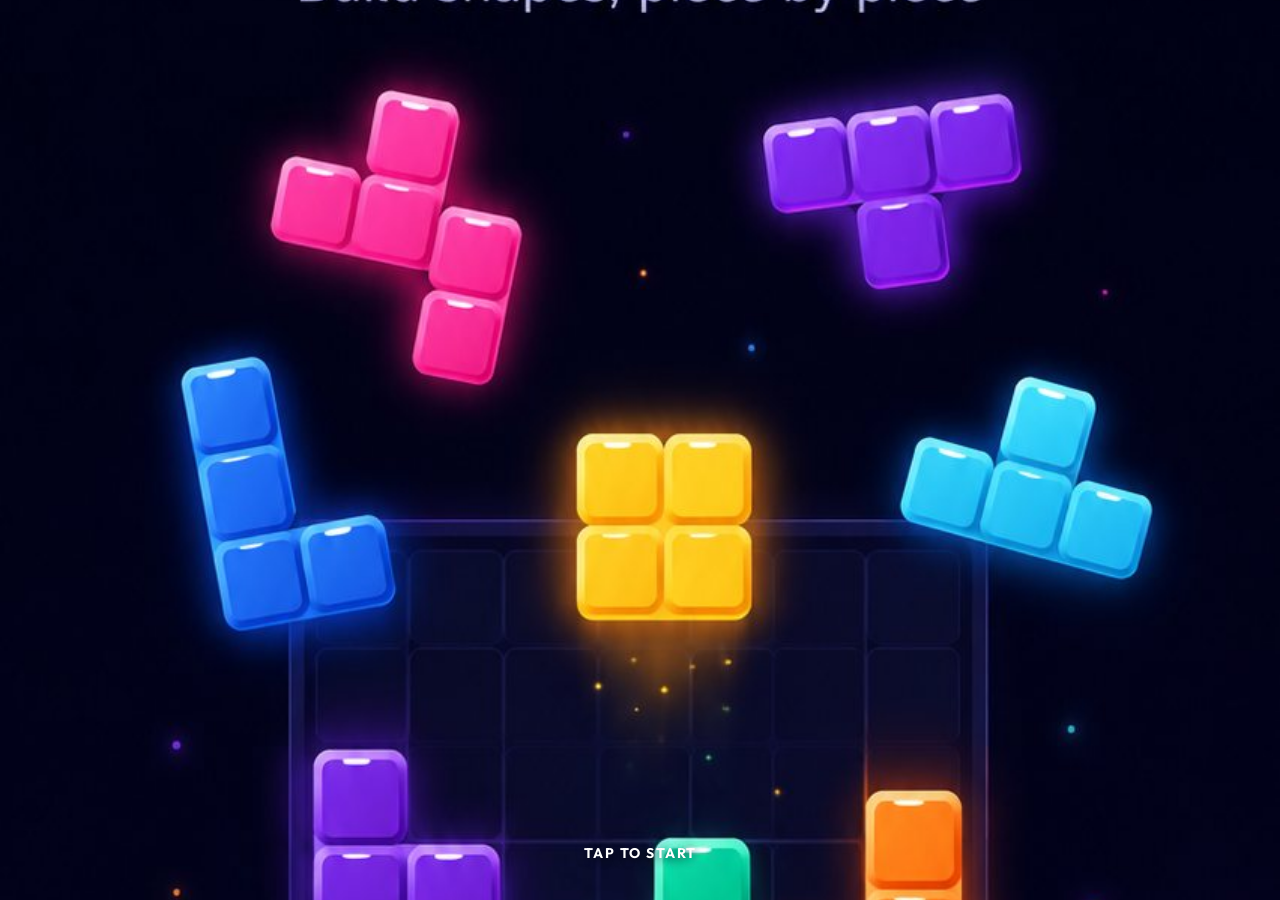
==== commit 85d294cb: "Splash stays until tapped; add Tap to start hint; compress splash to JPEG (1.3MB->113KB)" ====
--- a/index.html
+++ b/index.html
@@ -25,7 +25,9 @@
 </head>
 
 <body>
-  <div id="launch"><img id="launch-img" src="splash.png" alt="Block Puzzle"></div>
+  <div id="launch"><img id="launch-img" src="splash.jpg" alt="Block Puzzle">
+    <div class="launch-hint">Tap to start</div>
+  </div>
   <div id="app">
     <button class="sound-toggle" id="sound-toggle" title="Toggle sound"></button>
     <button class="theme-toggle" id="theme-toggle" title="Toggle theme"><span
--- a/css/styles.css
+++ b/css/styles.css
@@ -138,6 +138,8 @@
 #launch{position:fixed;inset:0;z-index:1000;background:var(--bg);display:flex;align-items:center;justify-content:center;transition:opacity .5s ease}
 #launch img{width:100%;height:100%;object-fit:cover}
 #launch.hide{opacity:0;pointer-events:none}
+.launch-hint{position:absolute;bottom:calc(env(safe-area-inset-bottom,0px) + 38px);left:0;right:0;text-align:center;color:#fff;font-family:'Outfit',sans-serif;font-size:14px;font-weight:700;letter-spacing:1.5px;text-transform:uppercase;text-shadow:0 2px 10px rgba(0,0,0,.7);pointer-events:none;animation:launchPulse 1.5s ease-in-out infinite}
+@keyframes launchPulse{0%,100%{opacity:.4}50%{opacity:.95}}
 
 /* Leaderboard top button + standalone overlay */
 .lb-btn{position:fixed;top:calc(env(safe-area-inset-top,0px) + 12px);left:calc(env(safe-area-inset-left,0px) + 62px);z-index:100;width:42px;height:42px;border-radius:12px;border:1px solid var(--card-border);background:var(--card);cursor:pointer;display:flex;align-items:center;justify-content:center;transition:all .2s}
